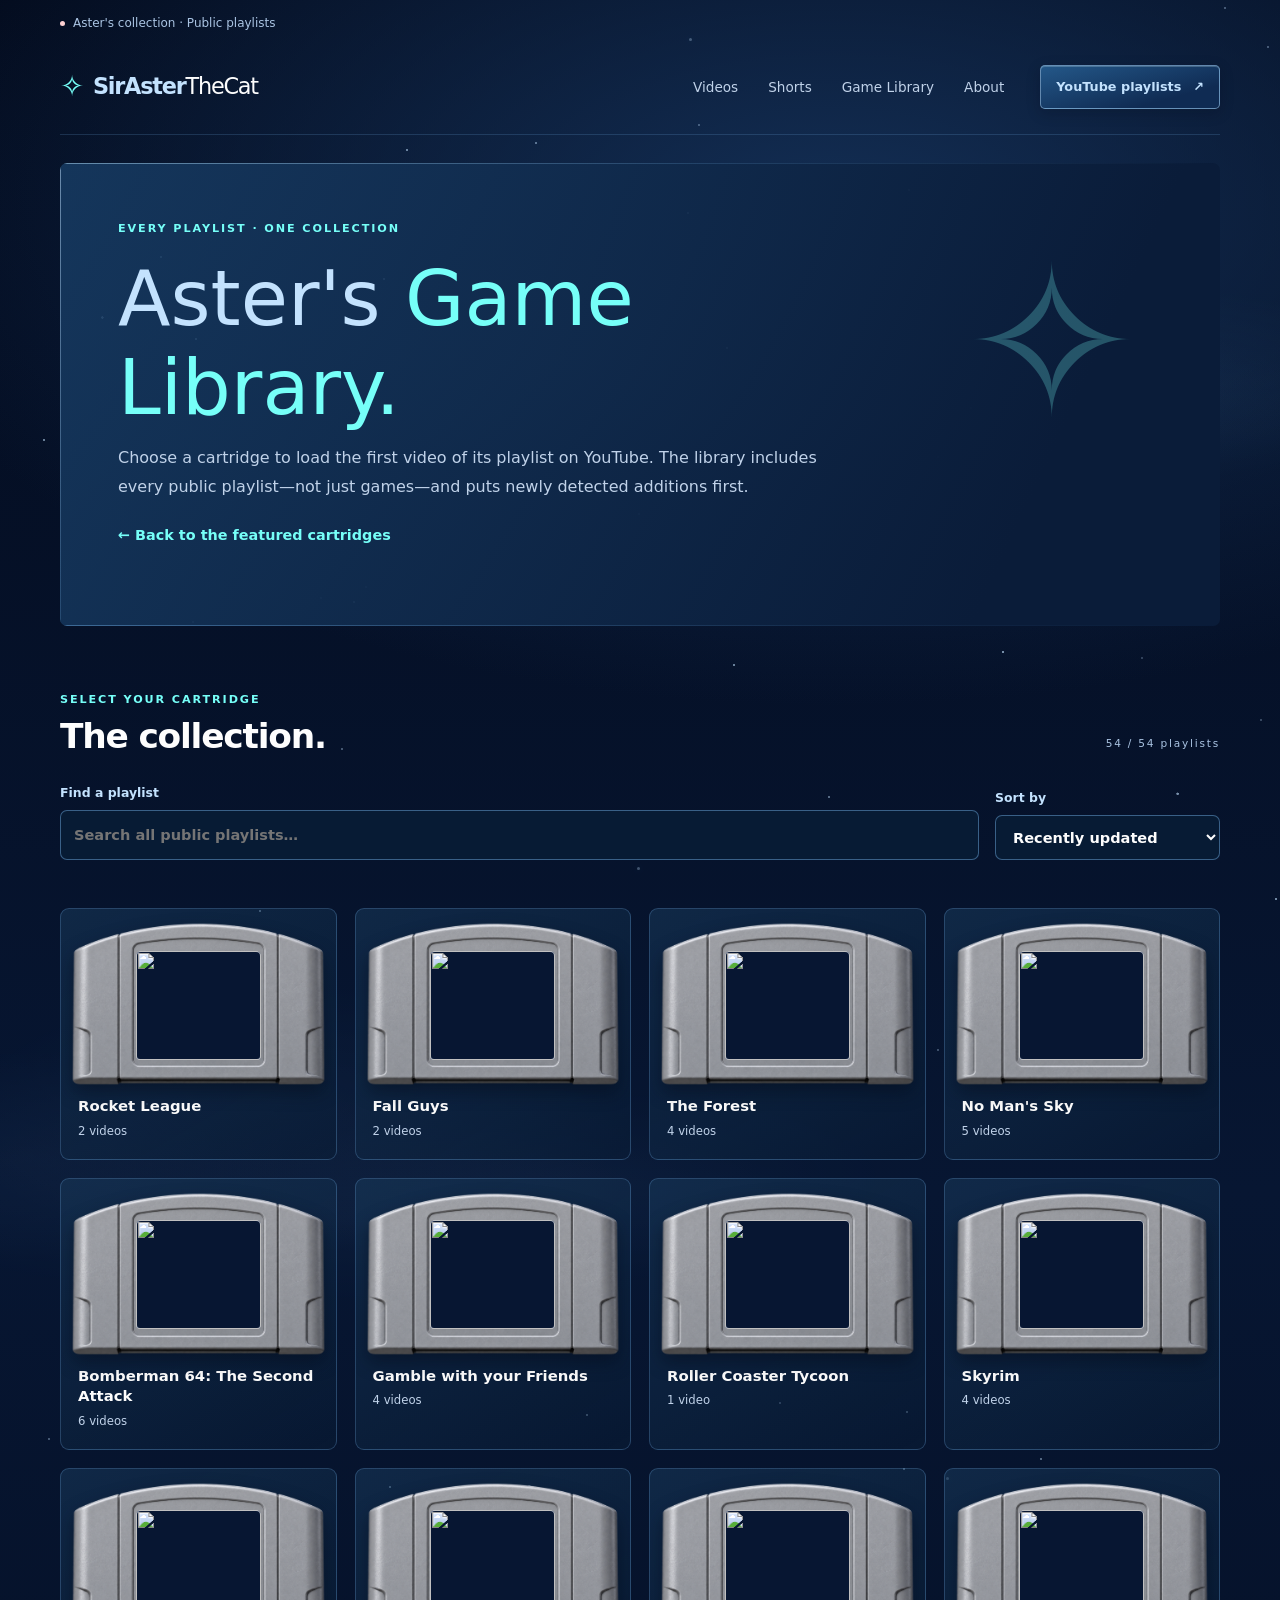
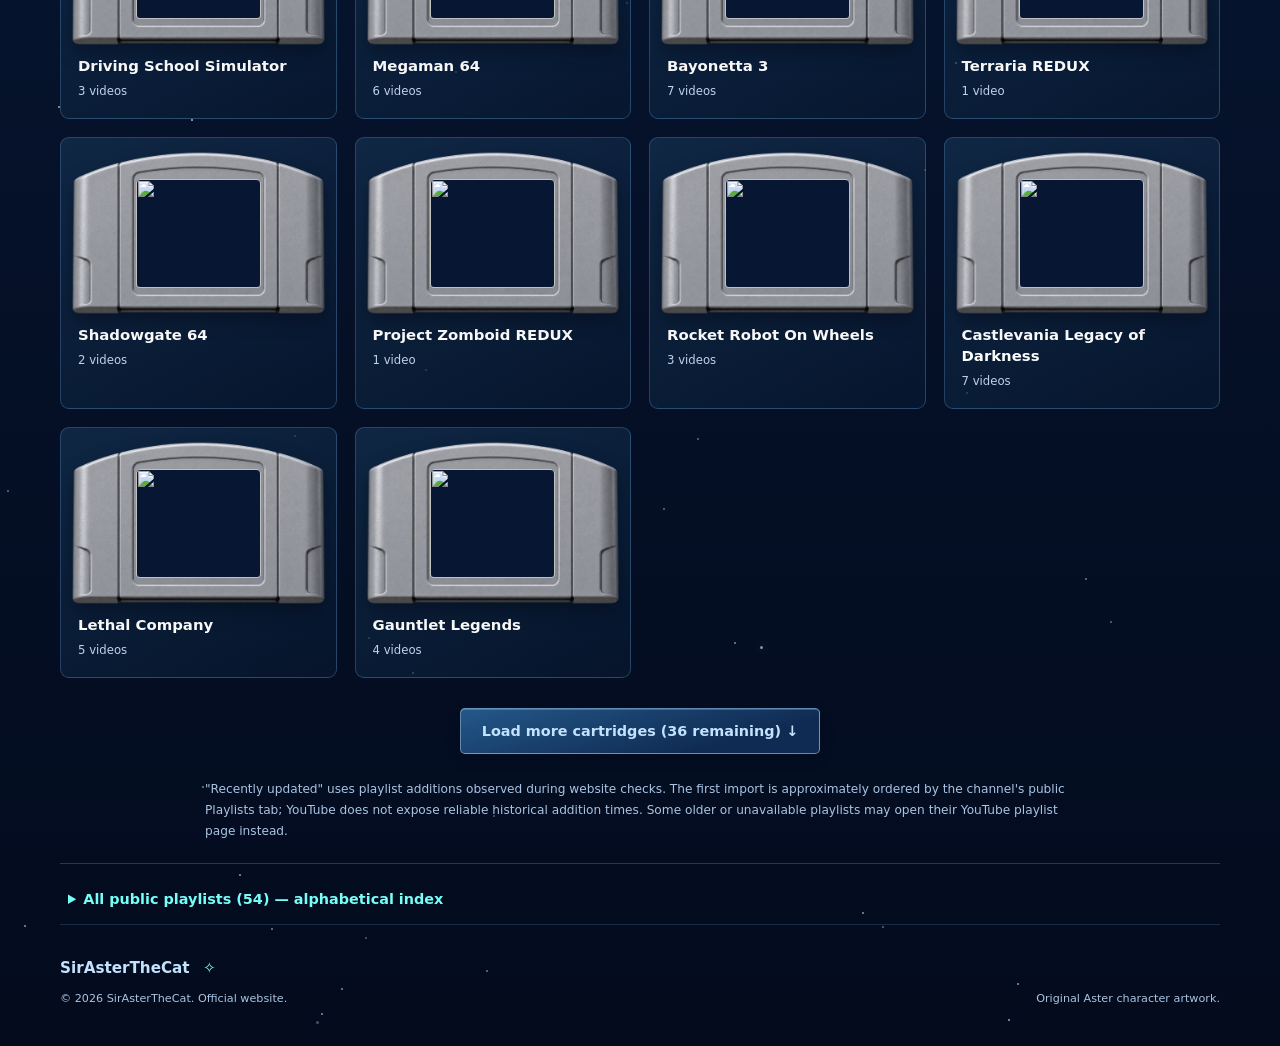
==== library/index.html @ 4bb0799e "Serve Game Library at clean /library/ route" ====
<!doctype html>
<html lang="en" data-motion="paused">
<head>
  <meta charset="utf-8" />
  <base href="/" />
  <meta name="viewport" content="width=device-width, initial-scale=1" />
  <meta name="theme-color" content="#030b1d" />
  <title>Game Library | SirAsterTheCat</title>
  <meta name="description" content="Browse all public SirAsterTheCat YouTube playlists, sorted by recently detected additions. Insert a game cartridge and start its first video." />
  <link rel="canonical" href="https://sirasterthecat.men/library/" />
  <meta property="og:type" content="website" />
  <meta property="og:site_name" content="SirAsterTheCat" />
  <meta property="og:title" content="Aster's Game Library | SirAsterTheCat" />
  <meta property="og:description" content="Choose a cartridge from Aster's complete public playlist collection." />
  <meta property="og:url" content="https://sirasterthecat.men/library/" />
  <meta property="og:image" content="https://sirasterthecat.men/assets/social-preview-furry-extraordinaire.jpg" />
  <meta property="og:image:alt" content="Sir Aster The Cat — Furry Extraordinaire, featuring Aster character artwork" />
  <meta name="twitter:card" content="summary_large_image" />
  <meta name="twitter:image" content="https://sirasterthecat.men/assets/social-preview-furry-extraordinaire.jpg" />
  <script type="application/ld+json">
  {
    "@context": "https://schema.org",
    "@type": "CollectionPage",
    "@id": "https://sirasterthecat.men/library/#webpage",
    "url": "https://sirasterthecat.men/library/",
    "name": "Aster's Game Library | SirAsterTheCat",
    "description": "Browse every public SirAsterTheCat YouTube playlist, including gameplay series, playthroughs and highlights.",
    "inLanguage": "en",
    "isPartOf": {
      "@id": "https://sirasterthecat.men/#website"
    },
    "about": {
      "@id": "https://sirasterthecat.men/#aster"
    }
  }
  </script>
  <link rel="icon" href="favicon.ico?v=20261009-transparent-v2" sizes="any" />
  <link rel="icon" type="image/png" sizes="32x32" href="assets/favicon-32.png?v=20261009-transparent-v2" />
  <link rel="stylesheet" href="styles.css?v=20261009-powered-image-v10" />
  <script src="script.js?v=20261009-pulse-zoom-v2" defer></script>
  <script src="adventure.js?v=20261009-powered-image-v10" defer></script>
  <script src="library.js?v=20261009-sticker-v2" defer></script>
</head>
<body data-motion="paused">
  <a class="skip-link" href="#main">Skip to content</a>
  <div class="night-clouds" aria-hidden="true"><div class="cloud cloud-one"></div><div class="cloud cloud-two"></div></div>
  <div id="starfield" class="starfield" aria-hidden="true"></div>
  <div class="shell">
    <div class="preview-bar"><span><span class="status-dot" aria-hidden="true"></span> Aster's collection · Public playlists</span></div>
    <header class="site-header">
      <a class="brand" href="/" aria-label="SirAsterTheCat home"><span class="brand-star" aria-hidden="true">✧</span>SirAster<span>TheCat</span></a>
      <nav class="navlinks" aria-label="Primary">
        <a href="/#videos">Videos</a><a href="/#shorts">Shorts</a><a href="/library/" aria-current="page">Game Library</a><a href="/#about">About</a>
      </nav>
      <a class="button header-cta" href="https://www.youtube.com/@sirasterthecat/playlists">YouTube playlists <span aria-hidden="true">↗</span></a>
    </header>
    <main id="main" tabindex="-1">
      <section class="library-hero oot-frame" aria-labelledby="library-title">
        <p class="eyebrow">EVERY PLAYLIST · ONE COLLECTION</p>
        <h1 id="library-title">Aster's <em>Game Library.</em></h1>
        <p>Choose a cartridge to load the first video of its playlist on YouTube. The library includes every public playlist—not just games—and puts newly detected additions first.</p>
        <a class="text-link" href="/#start">← Back to the featured cartridges</a>
      </section>
      <section class="section library-section" id="collection" aria-labelledby="collection-title">
        <div class="section-heading">
          <div><p class="eyebrow">SELECT YOUR CARTRIDGE</p><h2 id="collection-title">The collection.</h2></div>
          <span class="section-number" id="library-count">Loading...</span>
        </div>
        <div class="library-controls">
          <label for="library-search">Find a playlist<input id="library-search" type="search" placeholder="Search all public playlists…" autocomplete="off" /></label>
          <label for="library-sort">Sort by<select id="library-sort">
            <option value="activity">Recently updated</option>
            <option value="name">Name A–Z</option>
            <option value="episodes">Most videos</option>
          </select></label>
        </div>
        <p id="library-status" class="library-status" role="status" aria-live="polite">Loading public playlists…</p>
        <div id="library-grid" class="library-grid" aria-label="YouTube playlists"></div>
        <button type="button" id="library-more" class="button library-more" hidden>Load more cartridges ↓</button>
        <p class="library-footnote">"Recently updated" uses playlist additions observed during website checks. The first import is approximately ordered by the channel's public Playlists tab; YouTube does not expose reliable historical addition times. Some older or unavailable playlists may open their YouTube playlist page instead.</p>
        <!-- BEGIN CRAWLABLE PLAYLIST INDEX -->
        <details class="library-directory">
          <summary>All public playlists (54) — alphabetical index</summary>
          <p>This complete playlist directory is also available without JavaScript. Select any game or series to open its official YouTube playlist.</p>
          <ol>
            <li><a href="https://www.youtube.com/playlist?list=PLAgztBwa7r4LThSrnZvDeu8tRlVPft-BP" target="_blank" rel="noopener noreferrer">Aster&#x27;s Starter Pack</a> <span>(7 videos)</span></li>
            <li><a href="https://www.youtube.com/playlist?list=PLAgztBwa7r4J9aBWyOlMREdI-5zFw9JBj" target="_blank" rel="noopener noreferrer">Bayonetta</a> <span>(7 videos)</span></li>
            <li><a href="https://www.youtube.com/playlist?list=PLAgztBwa7r4KJGANAN0Hj0fwGEMoNLTZf" target="_blank" rel="noopener noreferrer">Bayonetta 2</a> <span>(5 videos)</span></li>
            <li><a href="https://www.youtube.com/playlist?list=PLAgztBwa7r4LOSb3z2i-nsobwDnIPx_x-" target="_blank" rel="noopener noreferrer">Bayonetta 3</a> <span>(7 videos)</span></li>
            <li><a href="https://www.youtube.com/playlist?list=PLZoWUL63I9FM" target="_blank" rel="noopener noreferrer">Bomberman 64: The Second Attack</a> <span>(6 videos)</span></li>
            <li><a href="https://www.youtube.com/playlist?list=PLAgztBwa7r4JxbjILOBCD23GyTAA855a2" target="_blank" rel="noopener noreferrer">Castlevania Legacy of Darkness</a> <span>(7 videos)</span></li>
            <li><a href="https://www.youtube.com/playlist?list=PLAgztBwa7r4IJ-I6omGiXPW3ZB6jgULw2" target="_blank" rel="noopener noreferrer">Changed</a> <span>(20 videos)</span></li>
            <li><a href="https://www.youtube.com/playlist?list=PLAgztBwa7r4KJsQyxju3a-ms02zbhYbcd" target="_blank" rel="noopener noreferrer">Civ 6 Playthrough!</a> <span>(10 videos)</span></li>
            <li><a href="https://www.youtube.com/playlist?list=PLAgztBwa7r4KujGFsceGeEVqIT7fAP-8n" target="_blank" rel="noopener noreferrer">Daddy&#x27;s Edits (Amon)</a> <span>(22 videos)</span></li>
            <li><a href="https://www.youtube.com/playlist?list=PLAgztBwa7r4IqS-FYK9ePzkouW-Ohe7NO" target="_blank" rel="noopener noreferrer">Dark Souls Remastered</a> <span>(10 videos)</span></li>
            <li><a href="https://www.youtube.com/playlist?list=PLAgztBwa7r4Ji_f96N0Dq9X_pPpHZHxFP" target="_blank" rel="noopener noreferrer">Deltarune</a> <span>(13 videos)</span></li>
            <li><a href="https://www.youtube.com/playlist?list=PLAgztBwa7r4J3d4oCcPzsuICcK2I4Dui5" target="_blank" rel="noopener noreferrer">Driving School Simulator</a> <span>(3 videos)</span></li>
            <li><a href="https://www.youtube.com/playlist?list=PLXzmVuZyTD88" target="_blank" rel="noopener noreferrer">Fall Guys</a> <span>(2 videos)</span></li>
            <li><a href="https://www.youtube.com/playlist?list=PLA9WQMOCxDQE" target="_blank" rel="noopener noreferrer">Gamble with your Friends</a> <span>(4 videos)</span></li>
            <li><a href="https://www.youtube.com/playlist?list=PLAgztBwa7r4LvcuJ2A5AuFZgy7LF_6hLO" target="_blank" rel="noopener noreferrer">Gauntlet Legends</a> <span>(4 videos)</span></li>
            <li><a href="https://www.youtube.com/playlist?list=PLAgztBwa7r4Ip4PNrAvsjI7acxMNWjETM" target="_blank" rel="noopener noreferrer">Hollow Knight!</a> <span>(17 videos)</span></li>
            <li><a href="https://www.youtube.com/playlist?list=PLAgztBwa7r4Kheo42pyZ82H5IDnA7Nmlh" target="_blank" rel="noopener noreferrer">Ib</a> <span>(2 videos)</span></li>
            <li><a href="https://www.youtube.com/playlist?list=PLAgztBwa7r4IHl2bWHCp0kj64VoVPgZYW" target="_blank" rel="noopener noreferrer">Im Scared</a> <span>(3 videos)</span></li>
            <li><a href="https://www.youtube.com/playlist?list=PLAgztBwa7r4J-T_bJWxBiU8--EGZbNmF9" target="_blank" rel="noopener noreferrer">Lethal Company</a> <span>(5 videos)</span></li>
            <li><a href="https://www.youtube.com/playlist?list=PLAgztBwa7r4It7AE1TxUVcIb1s9uceBUo" target="_blank" rel="noopener noreferrer">Mario 64!</a> <span>(3 videos)</span></li>
            <li><a href="https://www.youtube.com/playlist?list=PLAgztBwa7r4Ih3aNNdpaBND1IIC_BLdQm" target="_blank" rel="noopener noreferrer">Megaman 64</a> <span>(6 videos)</span></li>
            <li><a href="https://www.youtube.com/playlist?list=PLAgztBwa7r4J1KiFnhtAF477APV9GSG3u" target="_blank" rel="noopener noreferrer">Monster Hunter Wilds</a> <span>(9 videos)</span></li>
            <li><a href="https://www.youtube.com/playlist?list=PLGdRFbtnuBIw" target="_blank" rel="noopener noreferrer">No Man&#x27;s Sky</a> <span>(5 videos)</span></li>
            <li><a href="https://www.youtube.com/playlist?list=PLAgztBwa7r4JGh4G1DS8D13eUngtguWOX" target="_blank" rel="noopener noreferrer">Ocarina Of Time</a> <span>(13 videos)</span></li>
            <li><a href="https://www.youtube.com/playlist?list=PLAgztBwa7r4LfM2ZGHmbtCpdthrDObmWb" target="_blank" rel="noopener noreferrer">Organ Trail</a> <span>(4 videos)</span></li>
            <li><a href="https://www.youtube.com/playlist?list=PLAgztBwa7r4LMUEYWBXV8XZNUjb6ojTFa" target="_blank" rel="noopener noreferrer">Overcooked</a> <span>(3 videos)</span></li>
            <li><a href="https://www.youtube.com/playlist?list=PLAgztBwa7r4IjQsfRSubFTE5VZIt4N-uR" target="_blank" rel="noopener noreferrer">Perfect Dark</a> <span>(2 videos)</span></li>
            <li><a href="https://www.youtube.com/playlist?list=PLAgztBwa7r4JFp8Q_UUpnBS-cr4Tfxg25" target="_blank" rel="noopener noreferrer">Pikmin 4</a> <span>(20 videos)</span></li>
            <li><a href="https://www.youtube.com/playlist?list=PLAgztBwa7r4IGkblRKrLEataAaF1KSurL" target="_blank" rel="noopener noreferrer">Pokemon Z-A</a> <span>(5 videos)</span></li>
            <li><a href="https://www.youtube.com/playlist?list=PLAgztBwa7r4LKP_ICq2Pfk86qZ3VzSOiN" target="_blank" rel="noopener noreferrer">Project Zomboid</a> <span>(11 videos)</span></li>
            <li><a href="https://www.youtube.com/playlist?list=PLAgztBwa7r4Jp4BDD1m6nNss9ph-3uAIj" target="_blank" rel="noopener noreferrer">Project Zomboid REDUX</a> <span>(1 video)</span></li>
            <li><a href="https://www.youtube.com/playlist?list=PLAgztBwa7r4JIEFSTLsJa_wechXWZivj3" target="_blank" rel="noopener noreferrer">Resident Evil 2</a> <span>(5 videos)</span></li>
            <li><a href="https://www.youtube.com/playlist?list=PLAgztBwa7r4L-FFKGgFmCEiSE4tvX6Gk8" target="_blank" rel="noopener noreferrer">Resident Evil 2 Remake</a> <span>(3 videos)</span></li>
            <li><a href="https://www.youtube.com/playlist?list=PLAgztBwa7r4LUS4H-8F2bTv5uEMmbaSu1" target="_blank" rel="noopener noreferrer">Resident Evil 3 Remake</a> <span>(3 videos)</span></li>
            <li><a href="https://www.youtube.com/playlist?list=PLAgztBwa7r4KdnwQ8MvR1-ZQXgSJVp1O3" target="_blank" rel="noopener noreferrer">Resident Evil Remake~</a> <span>(16 videos)</span></li>
            <li><a href="https://www.youtube.com/playlist?list=PLAL-C7T4V304" target="_blank" rel="noopener noreferrer">Rocket League</a> <span>(2 videos)</span></li>
            <li><a href="https://www.youtube.com/playlist?list=PLAgztBwa7r4LpYz6KM3xM37-FYKU8nhRA" target="_blank" rel="noopener noreferrer">Rocket Robot On Wheels</a> <span>(3 videos)</span></li>
            <li><a href="https://www.youtube.com/playlist?list=PLd7WnY3ypMuU" target="_blank" rel="noopener noreferrer">Roller Coaster Tycoon</a> <span>(1 video)</span></li>
            <li><a href="https://www.youtube.com/playlist?list=PLAgztBwa7r4KS6zThG-4emZKBOpeBZ3UU" target="_blank" rel="noopener noreferrer">Shadowgate 64</a> <span>(2 videos)</span></li>
            <li><a href="https://www.youtube.com/playlist?list=PLAgztBwa7r4JTZzbGX6VFtkKiLmQvGz_G" target="_blank" rel="noopener noreferrer">Silly Vids</a> <span>(5 videos)</span></li>
            <li><a href="https://www.youtube.com/playlist?list=PLAgztBwa7r4L4ck9rbsGph2ehCp7MaiAR" target="_blank" rel="noopener noreferrer">Skyrim</a> <span>(4 videos)</span></li>
            <li><a href="https://www.youtube.com/playlist?list=PLAgztBwa7r4IRZi1GB8bH9ovoCA8P4_xz" target="_blank" rel="noopener noreferrer">Sonic Adventure 2 Battle</a> <span>(10 videos)</span></li>
            <li><a href="https://www.youtube.com/playlist?list=PLAgztBwa7r4IlSH0WC1pf6GGGo5YHI6fm" target="_blank" rel="noopener noreferrer">Spooky&#x27;s House of Jumpscares</a> <span>(3 videos)</span></li>
            <li><a href="https://www.youtube.com/playlist?list=PLAgztBwa7r4JVXeTeTGogaqHX15vZXUor" target="_blank" rel="noopener noreferrer">Stream Highlights</a> <span>(144 videos)</span></li>
            <li><a href="https://www.youtube.com/playlist?list=PLAgztBwa7r4LUiMZRLbjbPwC0updWyyNj" target="_blank" rel="noopener noreferrer">Stream VODS</a> <span>(231 videos)</span></li>
            <li><a href="https://www.youtube.com/playlist?list=PLAgztBwa7r4IpGQzyBCbpAplJPhoRBPHF" target="_blank" rel="noopener noreferrer">TCG Card Shop Simulator</a> <span>(2 videos)</span></li>
            <li><a href="https://www.youtube.com/playlist?list=PLAgztBwa7r4KzjAy5N6aaXvxI1TJgWmZp" target="_blank" rel="noopener noreferrer">Teddy&#x27;s Haven</a> <span>(8 videos)</span></li>
            <li><a href="https://www.youtube.com/playlist?list=PLAgztBwa7r4JcGBynTO0xkmh1XaFZh5XI" target="_blank" rel="noopener noreferrer">Terraria REDUX</a> <span>(1 video)</span></li>
            <li><a href="https://www.youtube.com/playlist?list=PLAgztBwa7r4KP8-GbBo4xKXcwhku1DLuF" target="_blank" rel="noopener noreferrer">Terraria w/BF (Amon)</a> <span>(19 videos)</span></li>
            <li><a href="https://www.youtube.com/playlist?list=PLWCCtmHOGjuo" target="_blank" rel="noopener noreferrer">The Forest</a> <span>(4 videos)</span></li>
            <li><a href="https://www.youtube.com/playlist?list=PLAgztBwa7r4IbxabzEd6ckd_b9lJILDW3" target="_blank" rel="noopener noreferrer">Undertale</a> <span>(8 videos)</span></li>
            <li><a href="https://www.youtube.com/playlist?list=PLAgztBwa7r4Lr2iMSzEaRiphEFHuc_3cl" target="_blank" rel="noopener noreferrer">Valheim with Amon!</a> <span>(4 videos)</span></li>
            <li><a href="https://www.youtube.com/playlist?list=PLAgztBwa7r4IOYqpIK6hX4s5tZLi59wdp" target="_blank" rel="noopener noreferrer">Valheim WITH AMON!!</a> <span>(5 videos)</span></li>
            <li><a href="https://www.youtube.com/playlist?list=PLAgztBwa7r4KTLYwlWbZG9a6t8yPu6fXB" target="_blank" rel="noopener noreferrer">Warioland 4</a> <span>(6 videos)</span></li>
          </ol>
        </details>
        <!-- END CRAWLABLE PLAYLIST INDEX -->
      </section>
    </main>
    <footer><div><a class="footer-brand" href="/">SirAsterTheCat <span aria-hidden="true">✧</span></a><p>© 2026 SirAsterTheCat. Official website.</p></div><p>Original Aster character artwork.</p></footer>
  </div>
</body>
</html>
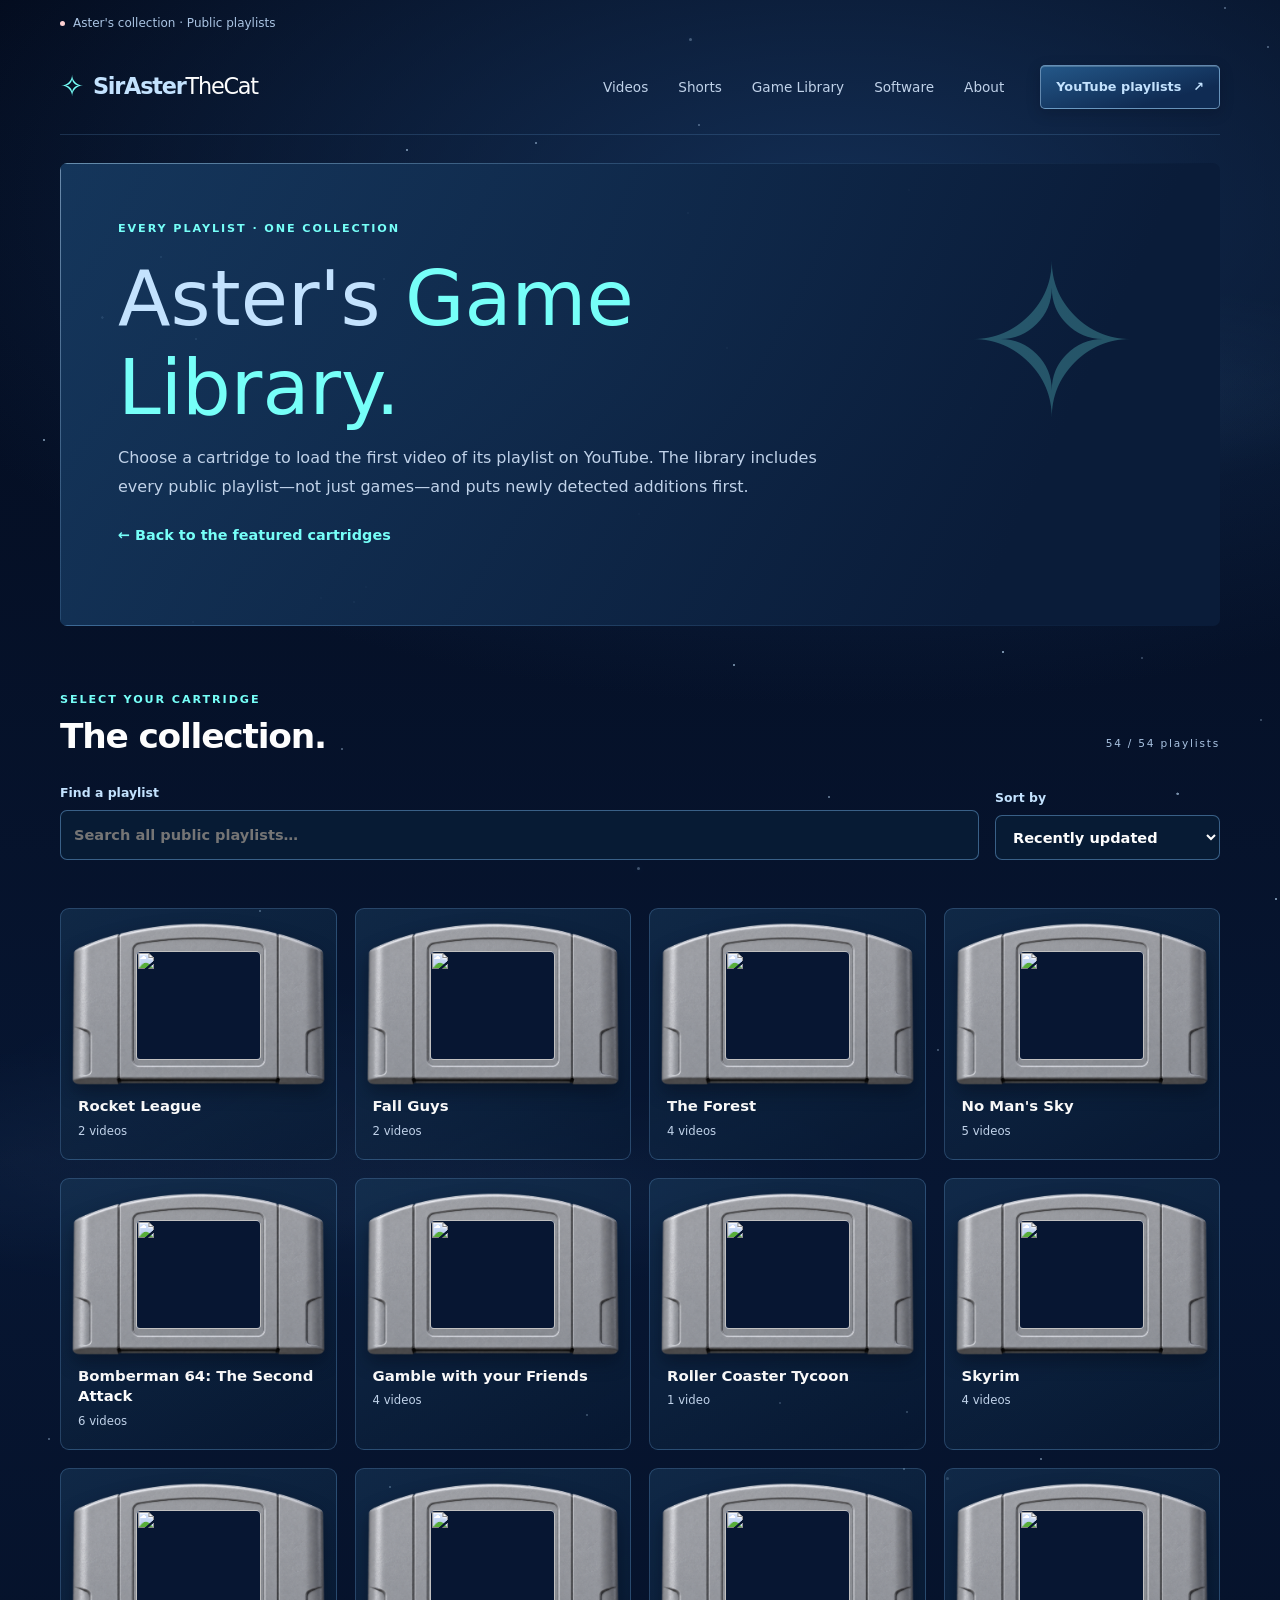
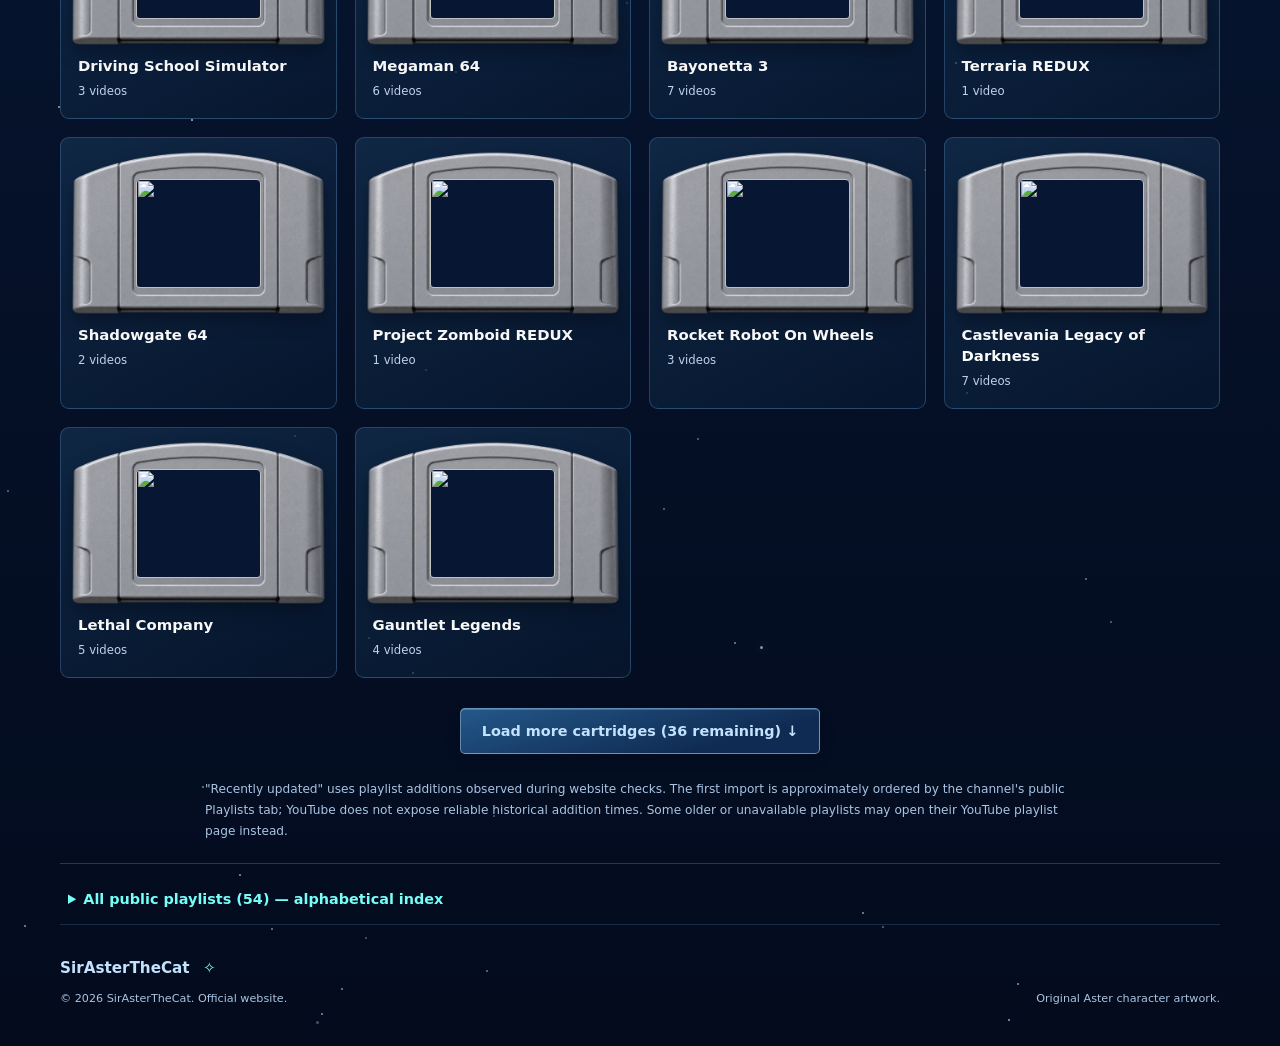
==== commit 063036a9: "Publish software catalog and add official Patreon top icon" ====
--- a/library/index.html
+++ b/library/index.html
@@ -50,7 +50,7 @@
     <header class="site-header">
       <a class="brand" href="/" aria-label="SirAsterTheCat home"><span class="brand-star" aria-hidden="true">✧</span>SirAster<span>TheCat</span></a>
       <nav class="navlinks" aria-label="Primary">
-        <a href="/#videos">Videos</a><a href="/#shorts">Shorts</a><a href="/library/" aria-current="page">Game Library</a><a href="/#about">About</a>
+        <a href="/#videos">Videos</a><a href="/#shorts">Shorts</a><a href="/library/" aria-current="page">Game Library</a><a href="/software/">Software</a><a href="/#about">About</a>
       </nav>
       <a class="button header-cta" href="https://www.youtube.com/@sirasterthecat/playlists">YouTube playlists <span aria-hidden="true">↗</span></a>
     </header>
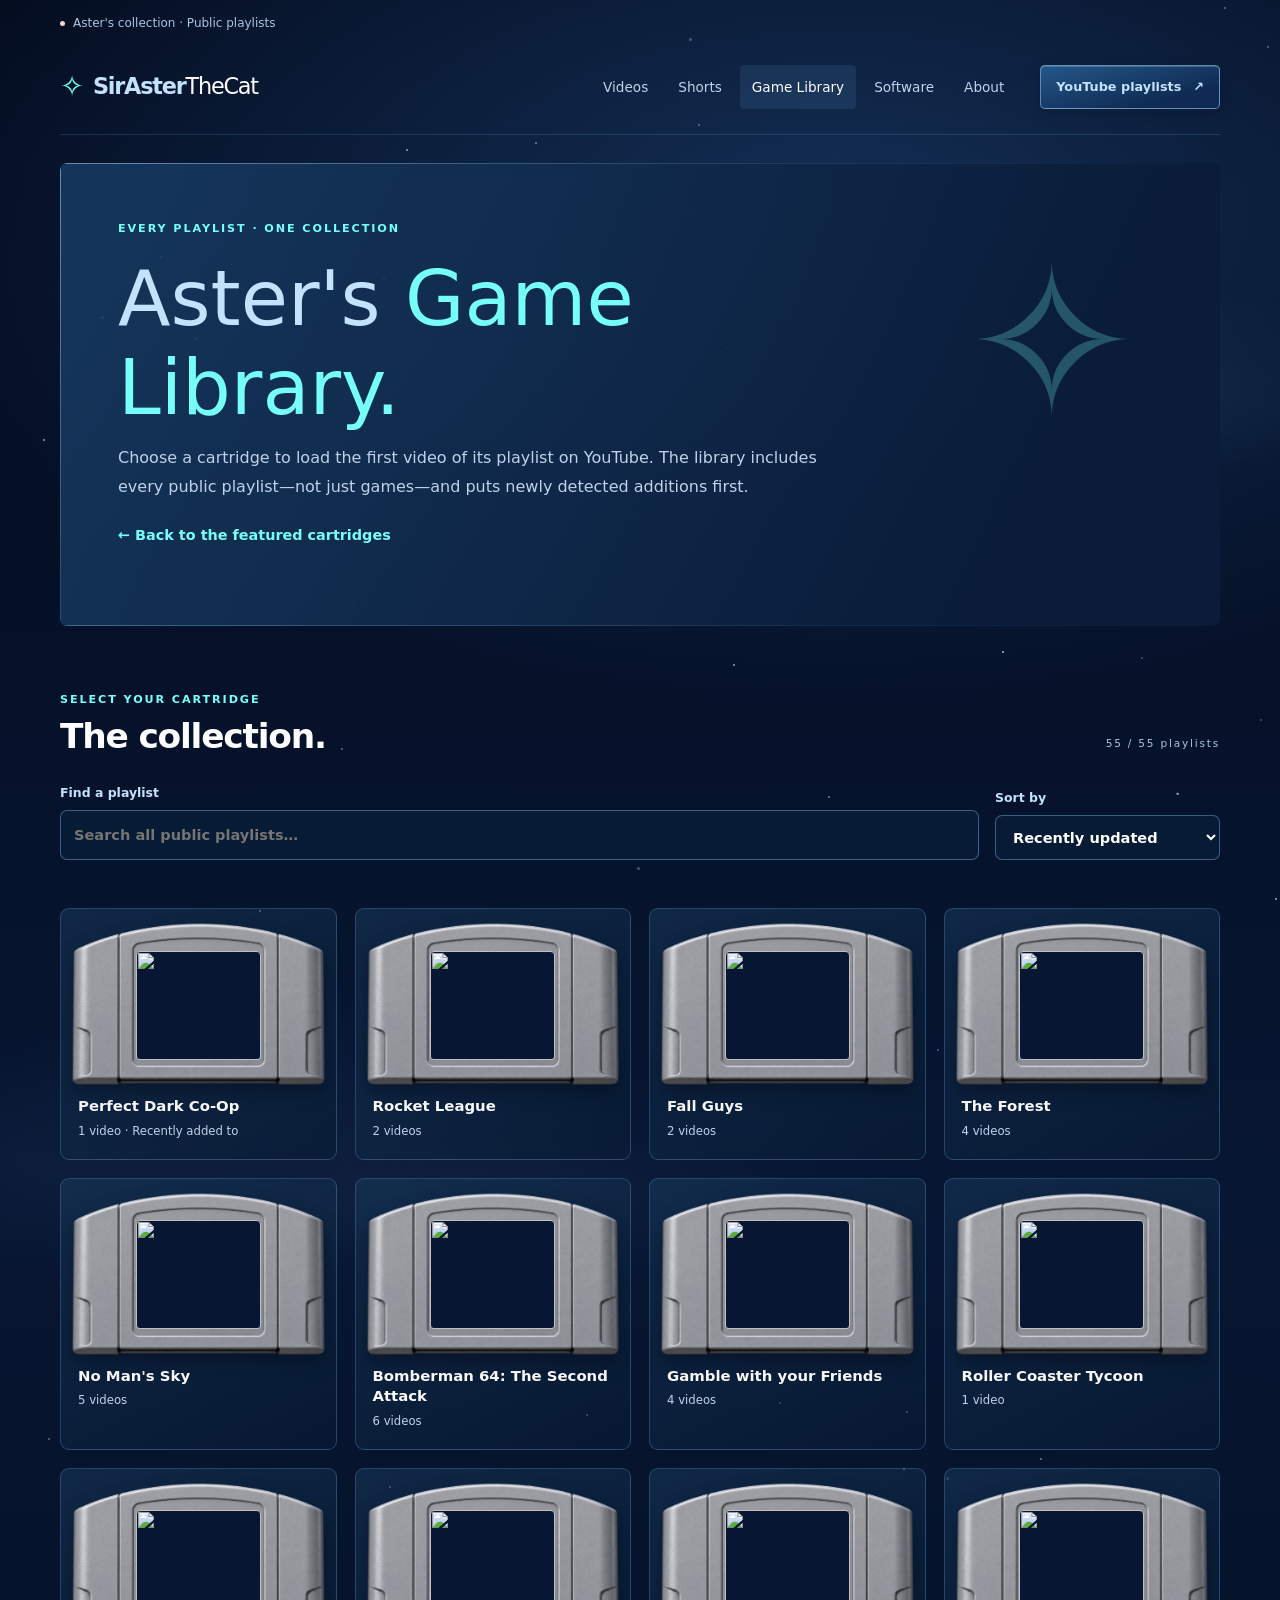
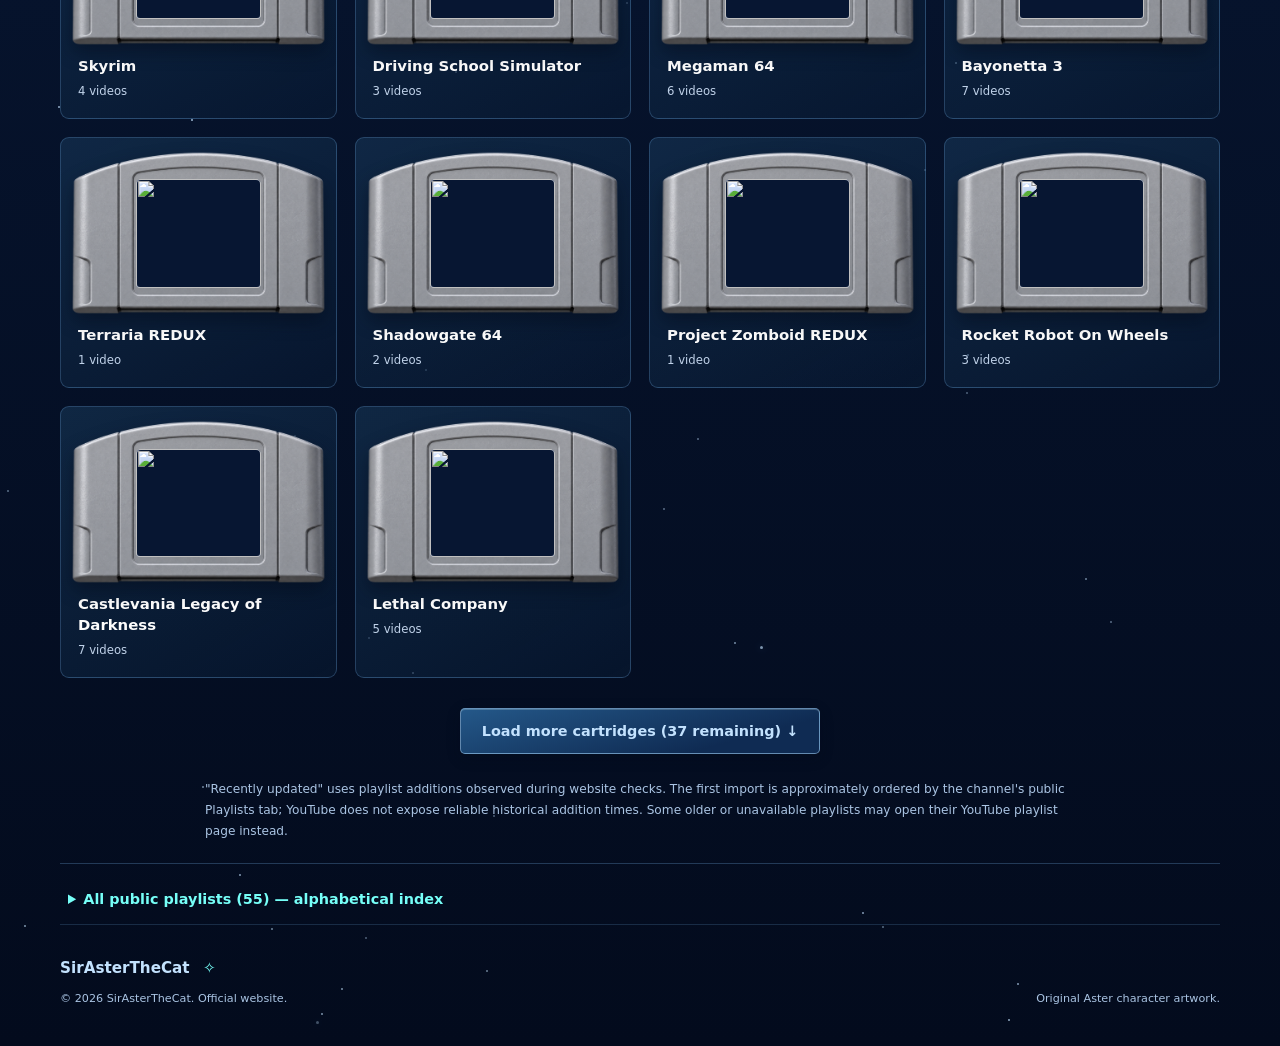
==== commit 42c307cf: "Refresh complete public playlist library" ====
--- a/library/index.html
+++ b/library/index.html
@@ -80,7 +80,7 @@
         <p class="library-footnote">"Recently updated" uses playlist additions observed during website checks. The first import is approximately ordered by the channel's public Playlists tab; YouTube does not expose reliable historical addition times. Some older or unavailable playlists may open their YouTube playlist page instead.</p>
         <!-- BEGIN CRAWLABLE PLAYLIST INDEX -->
         <details class="library-directory">
-          <summary>All public playlists (54) — alphabetical index</summary>
+          <summary>All public playlists (55) — alphabetical index</summary>
           <p>This complete playlist directory is also available without JavaScript. Select any game or series to open its official YouTube playlist.</p>
           <ol>
             <li><a href="https://www.youtube.com/playlist?list=PLAgztBwa7r4LThSrnZvDeu8tRlVPft-BP" target="_blank" rel="noopener noreferrer">Aster&#x27;s Starter Pack</a> <span>(7 videos)</span></li>
@@ -110,6 +110,7 @@
             <li><a href="https://www.youtube.com/playlist?list=PLAgztBwa7r4LfM2ZGHmbtCpdthrDObmWb" target="_blank" rel="noopener noreferrer">Organ Trail</a> <span>(4 videos)</span></li>
             <li><a href="https://www.youtube.com/playlist?list=PLAgztBwa7r4LMUEYWBXV8XZNUjb6ojTFa" target="_blank" rel="noopener noreferrer">Overcooked</a> <span>(3 videos)</span></li>
             <li><a href="https://www.youtube.com/playlist?list=PLAgztBwa7r4IjQsfRSubFTE5VZIt4N-uR" target="_blank" rel="noopener noreferrer">Perfect Dark</a> <span>(2 videos)</span></li>
+            <li><a href="https://www.youtube.com/playlist?list=PLZ5osbpETq_E" target="_blank" rel="noopener noreferrer">Perfect Dark Co-Op</a> <span>(1 video)</span></li>
             <li><a href="https://www.youtube.com/playlist?list=PLAgztBwa7r4JFp8Q_UUpnBS-cr4Tfxg25" target="_blank" rel="noopener noreferrer">Pikmin 4</a> <span>(20 videos)</span></li>
             <li><a href="https://www.youtube.com/playlist?list=PLAgztBwa7r4IGkblRKrLEataAaF1KSurL" target="_blank" rel="noopener noreferrer">Pokemon Z-A</a> <span>(5 videos)</span></li>
             <li><a href="https://www.youtube.com/playlist?list=PLAgztBwa7r4LKP_ICq2Pfk86qZ3VzSOiN" target="_blank" rel="noopener noreferrer">Project Zomboid</a> <span>(11 videos)</span></li>
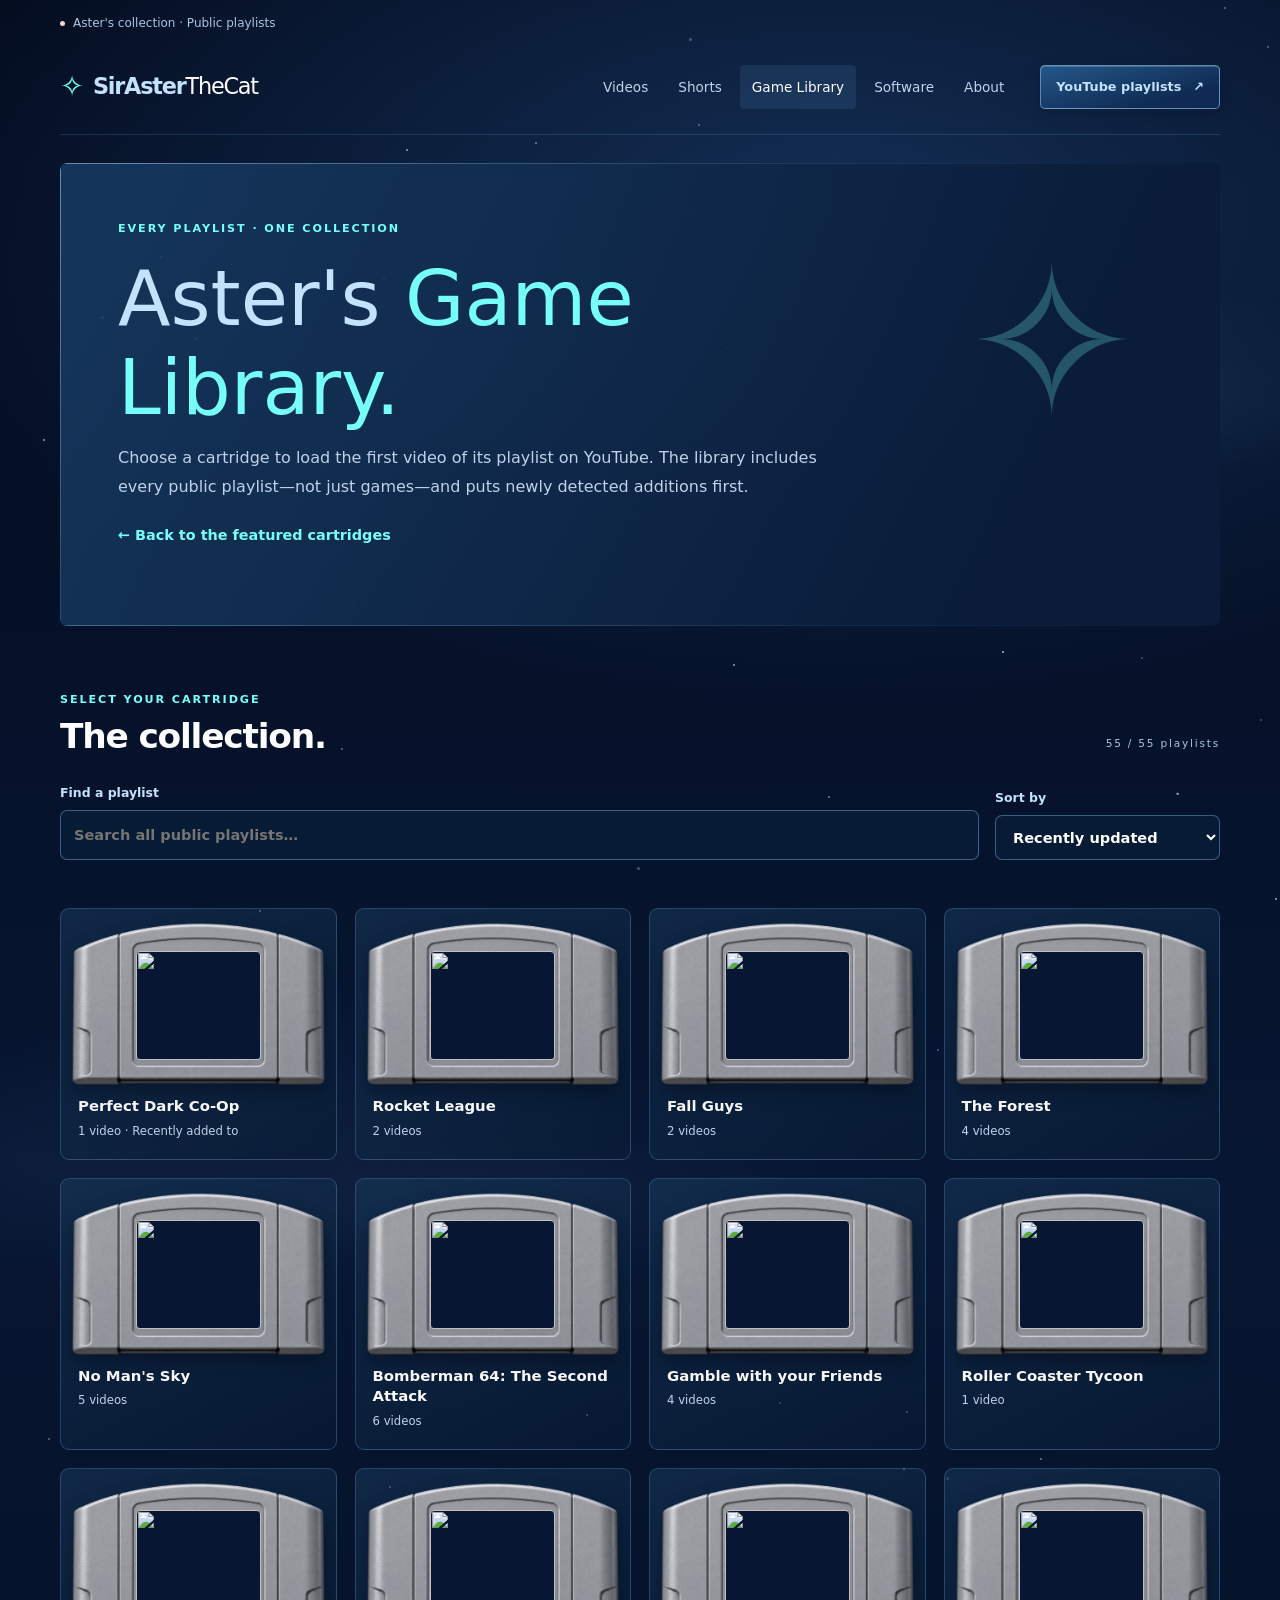
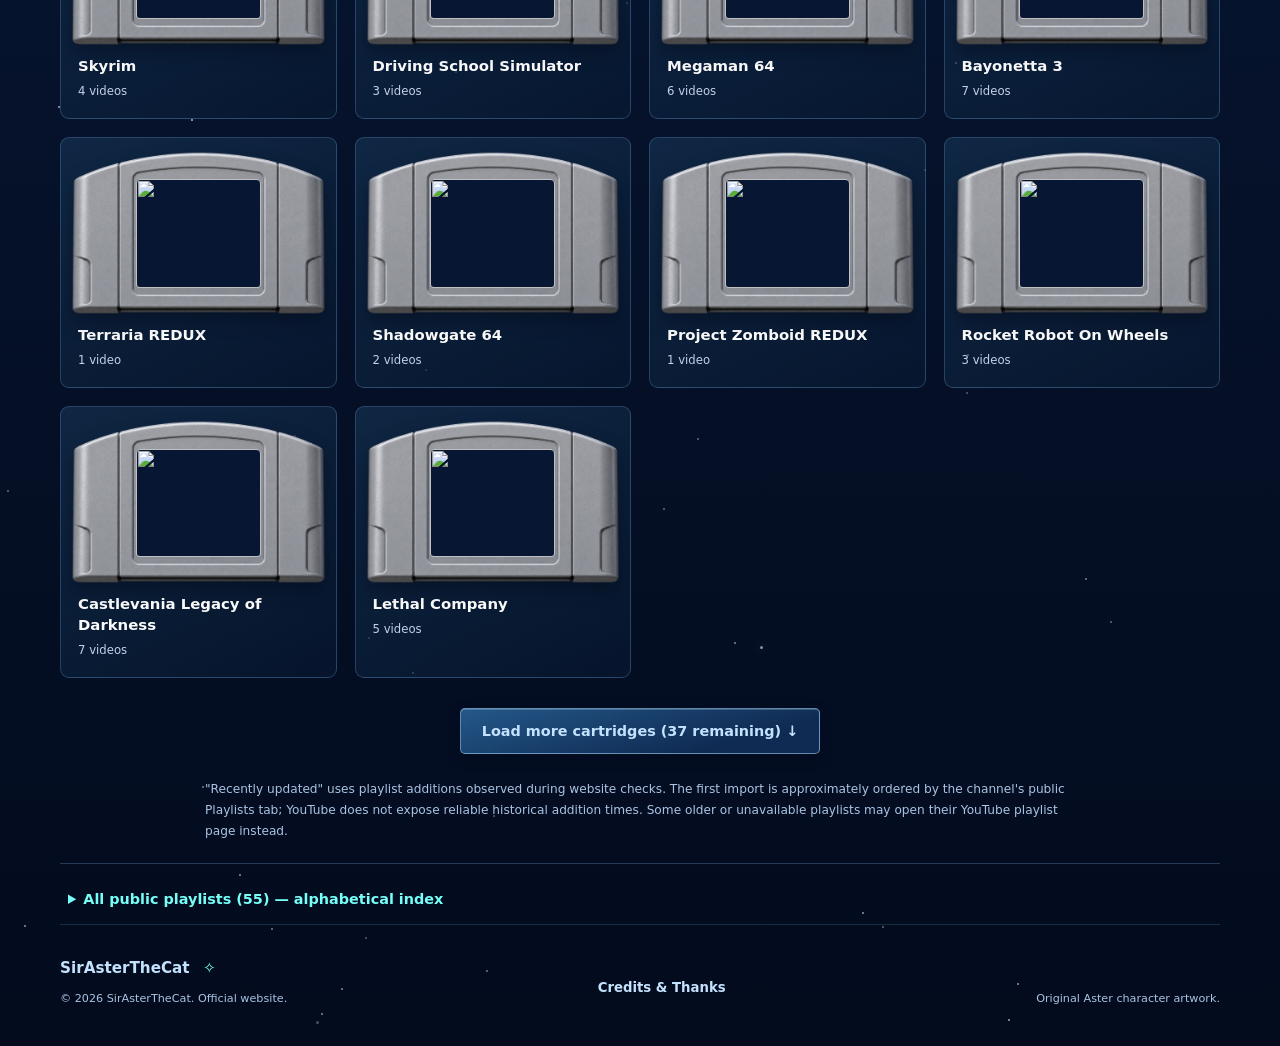
==== commit 74197a1d: "Link Credits & Thanks from library/index.html footer" ====
--- a/library/index.html
+++ b/library/index.html
@@ -143,7 +143,7 @@
         <!-- END CRAWLABLE PLAYLIST INDEX -->
       </section>
     </main>
-    <footer><div><a class="footer-brand" href="/">SirAsterTheCat <span aria-hidden="true">✧</span></a><p>© 2026 SirAsterTheCat. Official website.</p></div><p>Original Aster character artwork.</p></footer>
+    <footer><div><a class="footer-brand" href="/">SirAsterTheCat <span aria-hidden="true">✧</span></a><p>© 2026 SirAsterTheCat. Official website.</p></div><nav class="footer-links" aria-label="Footer"><a href="/credits/">Credits &amp; Thanks</a></nav><p>Original Aster character artwork.</p></footer>
   </div>
 </body>
 </html>
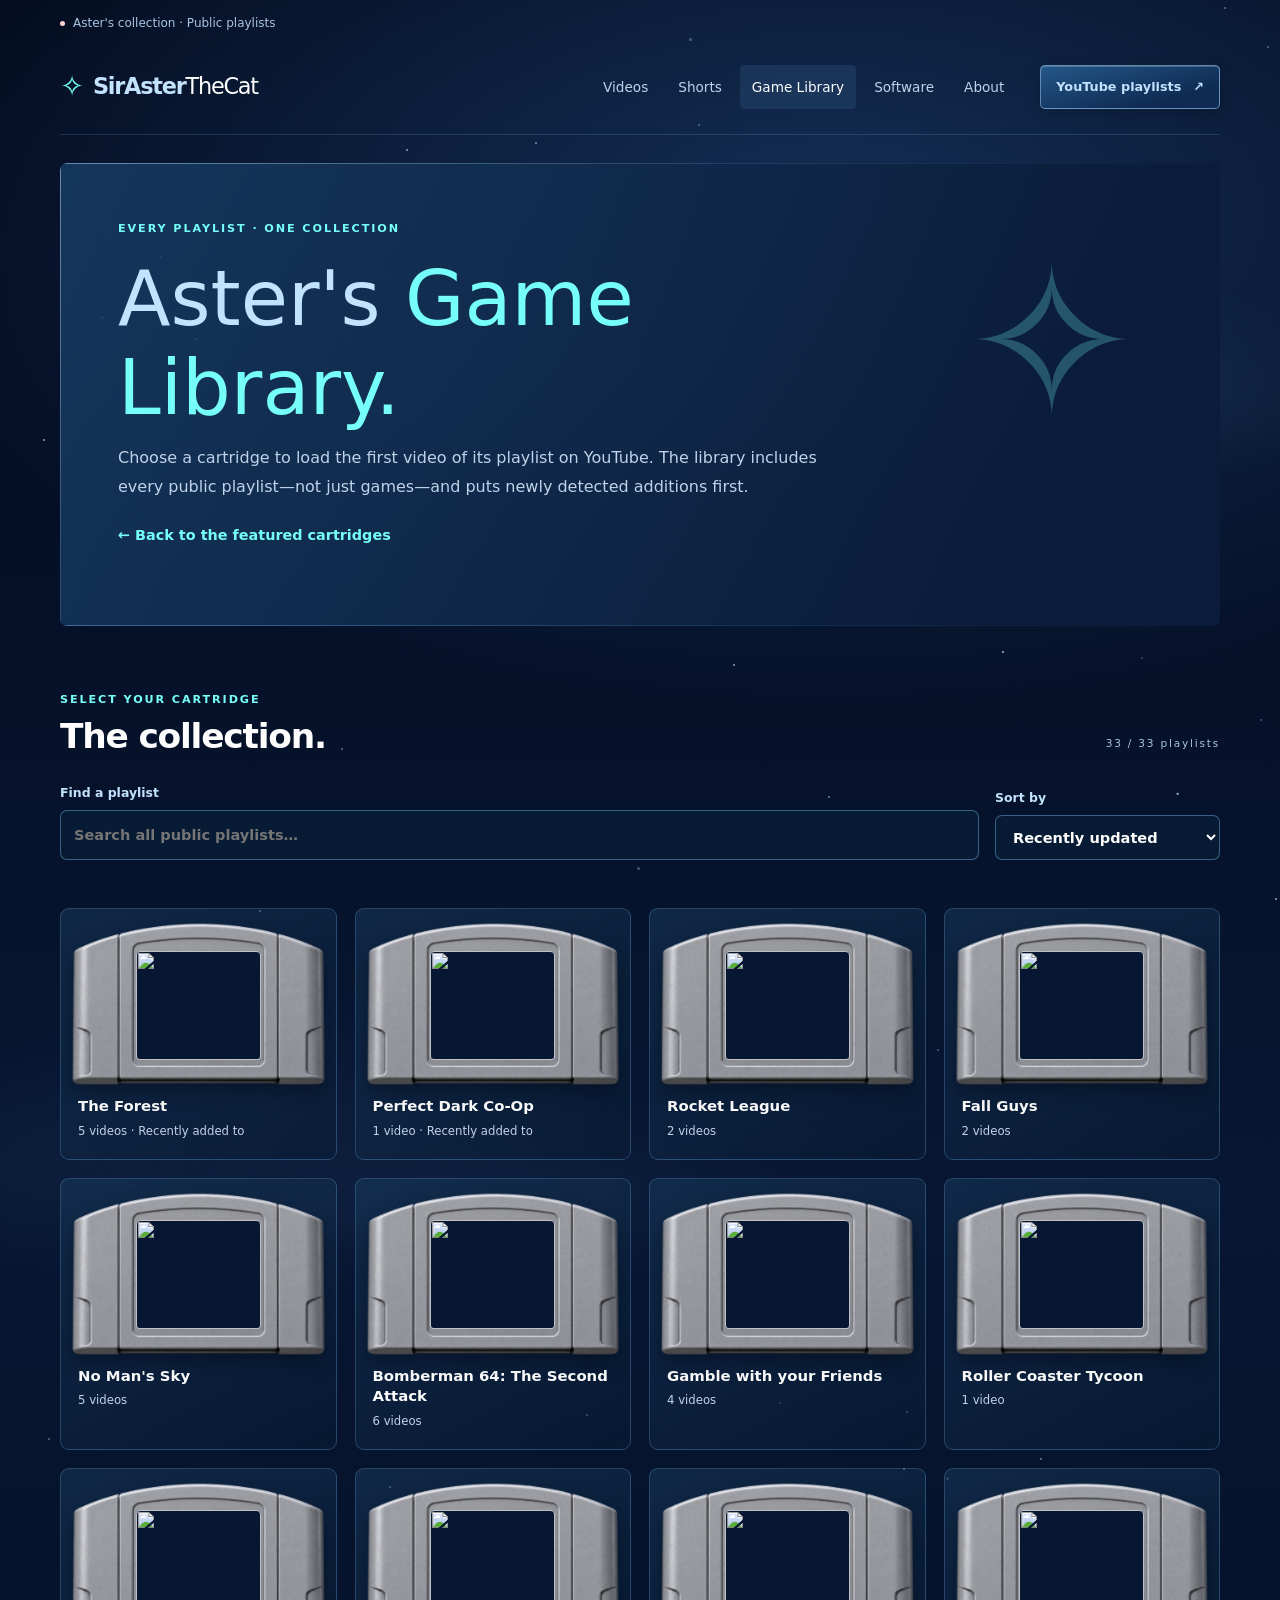
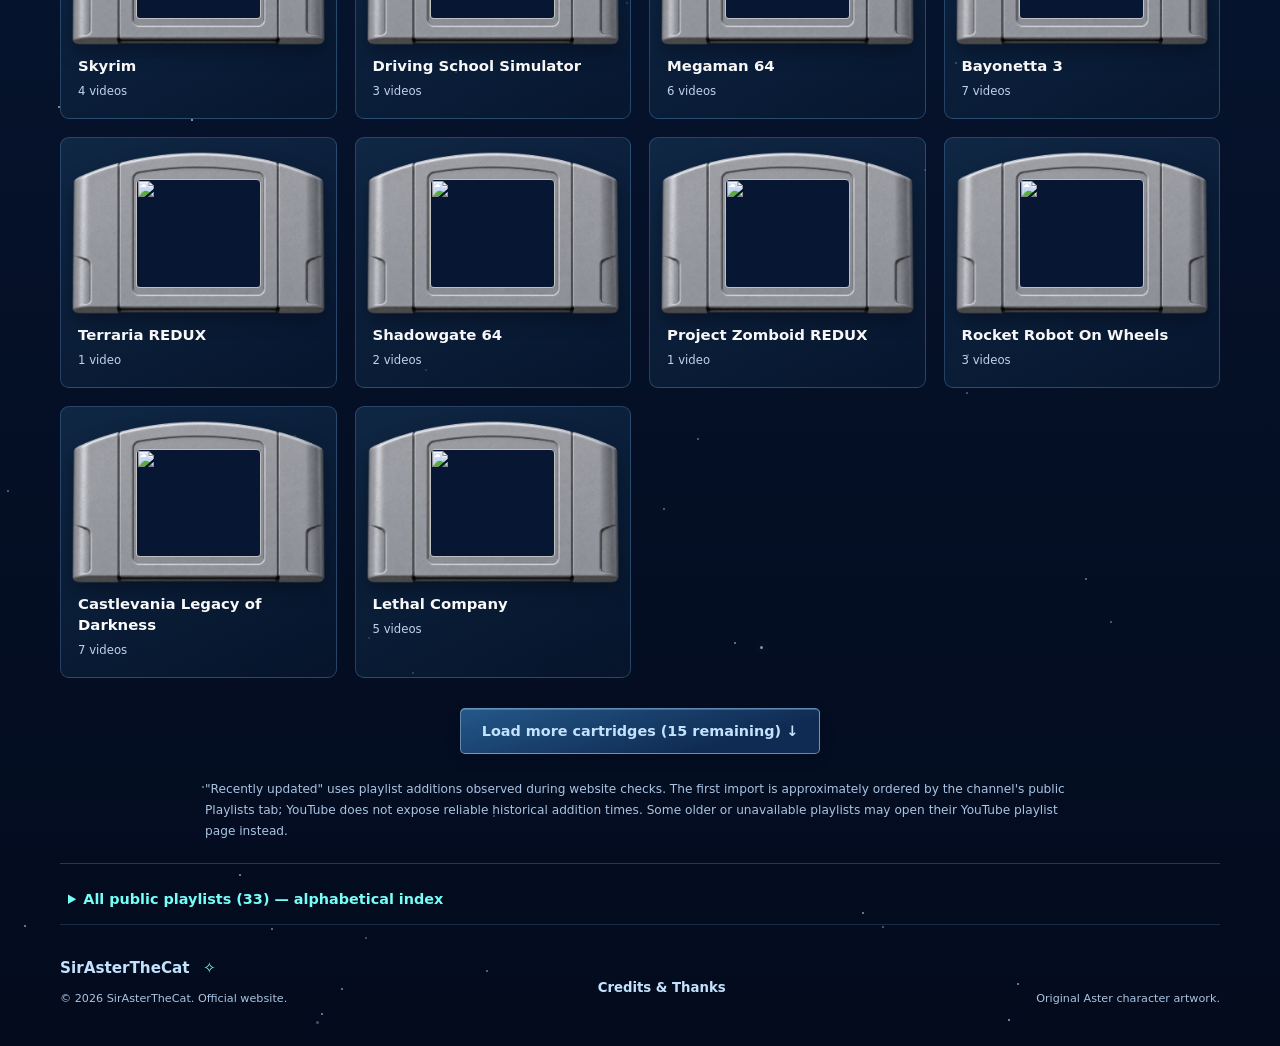
==== commit 25db28b4: "Refresh complete public playlist library" ====
--- a/library/index.html
+++ b/library/index.html
@@ -36,7 +36,7 @@
   </script>
   <link rel="icon" href="favicon.ico?v=20261009-transparent-v2" sizes="any" />
   <link rel="icon" type="image/png" sizes="32x32" href="assets/favicon-32.png?v=20261009-transparent-v2" />
-  <link rel="stylesheet" href="styles.css?v=20261009-powered-image-v10" />
+  <link rel="stylesheet" href="styles.css?v=20261019-credits-v1" />
   <script src="script.js?v=20261009-pulse-zoom-v2" defer></script>
   <script src="adventure.js?v=20261009-powered-image-v10" defer></script>
   <script src="library.js?v=20261009-sticker-v2" defer></script>
@@ -80,64 +80,42 @@
         <p class="library-footnote">"Recently updated" uses playlist additions observed during website checks. The first import is approximately ordered by the channel's public Playlists tab; YouTube does not expose reliable historical addition times. Some older or unavailable playlists may open their YouTube playlist page instead.</p>
         <!-- BEGIN CRAWLABLE PLAYLIST INDEX -->
         <details class="library-directory">
-          <summary>All public playlists (55) — alphabetical index</summary>
+          <summary>All public playlists (33) — alphabetical index</summary>
           <p>This complete playlist directory is also available without JavaScript. Select any game or series to open its official YouTube playlist.</p>
           <ol>
-            <li><a href="https://www.youtube.com/playlist?list=PLAgztBwa7r4LThSrnZvDeu8tRlVPft-BP" target="_blank" rel="noopener noreferrer">Aster&#x27;s Starter Pack</a> <span>(7 videos)</span></li>
             <li><a href="https://www.youtube.com/playlist?list=PLAgztBwa7r4J9aBWyOlMREdI-5zFw9JBj" target="_blank" rel="noopener noreferrer">Bayonetta</a> <span>(7 videos)</span></li>
             <li><a href="https://www.youtube.com/playlist?list=PLAgztBwa7r4KJGANAN0Hj0fwGEMoNLTZf" target="_blank" rel="noopener noreferrer">Bayonetta 2</a> <span>(5 videos)</span></li>
             <li><a href="https://www.youtube.com/playlist?list=PLAgztBwa7r4LOSb3z2i-nsobwDnIPx_x-" target="_blank" rel="noopener noreferrer">Bayonetta 3</a> <span>(7 videos)</span></li>
             <li><a href="https://www.youtube.com/playlist?list=PLZoWUL63I9FM" target="_blank" rel="noopener noreferrer">Bomberman 64: The Second Attack</a> <span>(6 videos)</span></li>
             <li><a href="https://www.youtube.com/playlist?list=PLAgztBwa7r4JxbjILOBCD23GyTAA855a2" target="_blank" rel="noopener noreferrer">Castlevania Legacy of Darkness</a> <span>(7 videos)</span></li>
-            <li><a href="https://www.youtube.com/playlist?list=PLAgztBwa7r4IJ-I6omGiXPW3ZB6jgULw2" target="_blank" rel="noopener noreferrer">Changed</a> <span>(20 videos)</span></li>
             <li><a href="https://www.youtube.com/playlist?list=PLAgztBwa7r4KJsQyxju3a-ms02zbhYbcd" target="_blank" rel="noopener noreferrer">Civ 6 Playthrough!</a> <span>(10 videos)</span></li>
-            <li><a href="https://www.youtube.com/playlist?list=PLAgztBwa7r4KujGFsceGeEVqIT7fAP-8n" target="_blank" rel="noopener noreferrer">Daddy&#x27;s Edits (Amon)</a> <span>(22 videos)</span></li>
             <li><a href="https://www.youtube.com/playlist?list=PLAgztBwa7r4IqS-FYK9ePzkouW-Ohe7NO" target="_blank" rel="noopener noreferrer">Dark Souls Remastered</a> <span>(10 videos)</span></li>
-            <li><a href="https://www.youtube.com/playlist?list=PLAgztBwa7r4Ji_f96N0Dq9X_pPpHZHxFP" target="_blank" rel="noopener noreferrer">Deltarune</a> <span>(13 videos)</span></li>
             <li><a href="https://www.youtube.com/playlist?list=PLAgztBwa7r4J3d4oCcPzsuICcK2I4Dui5" target="_blank" rel="noopener noreferrer">Driving School Simulator</a> <span>(3 videos)</span></li>
             <li><a href="https://www.youtube.com/playlist?list=PLXzmVuZyTD88" target="_blank" rel="noopener noreferrer">Fall Guys</a> <span>(2 videos)</span></li>
             <li><a href="https://www.youtube.com/playlist?list=PLA9WQMOCxDQE" target="_blank" rel="noopener noreferrer">Gamble with your Friends</a> <span>(4 videos)</span></li>
             <li><a href="https://www.youtube.com/playlist?list=PLAgztBwa7r4LvcuJ2A5AuFZgy7LF_6hLO" target="_blank" rel="noopener noreferrer">Gauntlet Legends</a> <span>(4 videos)</span></li>
-            <li><a href="https://www.youtube.com/playlist?list=PLAgztBwa7r4Ip4PNrAvsjI7acxMNWjETM" target="_blank" rel="noopener noreferrer">Hollow Knight!</a> <span>(17 videos)</span></li>
-            <li><a href="https://www.youtube.com/playlist?list=PLAgztBwa7r4Kheo42pyZ82H5IDnA7Nmlh" target="_blank" rel="noopener noreferrer">Ib</a> <span>(2 videos)</span></li>
-            <li><a href="https://www.youtube.com/playlist?list=PLAgztBwa7r4IHl2bWHCp0kj64VoVPgZYW" target="_blank" rel="noopener noreferrer">Im Scared</a> <span>(3 videos)</span></li>
             <li><a href="https://www.youtube.com/playlist?list=PLAgztBwa7r4J-T_bJWxBiU8--EGZbNmF9" target="_blank" rel="noopener noreferrer">Lethal Company</a> <span>(5 videos)</span></li>
-            <li><a href="https://www.youtube.com/playlist?list=PLAgztBwa7r4It7AE1TxUVcIb1s9uceBUo" target="_blank" rel="noopener noreferrer">Mario 64!</a> <span>(3 videos)</span></li>
             <li><a href="https://www.youtube.com/playlist?list=PLAgztBwa7r4Ih3aNNdpaBND1IIC_BLdQm" target="_blank" rel="noopener noreferrer">Megaman 64</a> <span>(6 videos)</span></li>
-            <li><a href="https://www.youtube.com/playlist?list=PLAgztBwa7r4J1KiFnhtAF477APV9GSG3u" target="_blank" rel="noopener noreferrer">Monster Hunter Wilds</a> <span>(9 videos)</span></li>
             <li><a href="https://www.youtube.com/playlist?list=PLGdRFbtnuBIw" target="_blank" rel="noopener noreferrer">No Man&#x27;s Sky</a> <span>(5 videos)</span></li>
             <li><a href="https://www.youtube.com/playlist?list=PLAgztBwa7r4JGh4G1DS8D13eUngtguWOX" target="_blank" rel="noopener noreferrer">Ocarina Of Time</a> <span>(13 videos)</span></li>
             <li><a href="https://www.youtube.com/playlist?list=PLAgztBwa7r4LfM2ZGHmbtCpdthrDObmWb" target="_blank" rel="noopener noreferrer">Organ Trail</a> <span>(4 videos)</span></li>
             <li><a href="https://www.youtube.com/playlist?list=PLAgztBwa7r4LMUEYWBXV8XZNUjb6ojTFa" target="_blank" rel="noopener noreferrer">Overcooked</a> <span>(3 videos)</span></li>
-            <li><a href="https://www.youtube.com/playlist?list=PLAgztBwa7r4IjQsfRSubFTE5VZIt4N-uR" target="_blank" rel="noopener noreferrer">Perfect Dark</a> <span>(2 videos)</span></li>
             <li><a href="https://www.youtube.com/playlist?list=PLZ5osbpETq_E" target="_blank" rel="noopener noreferrer">Perfect Dark Co-Op</a> <span>(1 video)</span></li>
-            <li><a href="https://www.youtube.com/playlist?list=PLAgztBwa7r4JFp8Q_UUpnBS-cr4Tfxg25" target="_blank" rel="noopener noreferrer">Pikmin 4</a> <span>(20 videos)</span></li>
             <li><a href="https://www.youtube.com/playlist?list=PLAgztBwa7r4IGkblRKrLEataAaF1KSurL" target="_blank" rel="noopener noreferrer">Pokemon Z-A</a> <span>(5 videos)</span></li>
-            <li><a href="https://www.youtube.com/playlist?list=PLAgztBwa7r4LKP_ICq2Pfk86qZ3VzSOiN" target="_blank" rel="noopener noreferrer">Project Zomboid</a> <span>(11 videos)</span></li>
             <li><a href="https://www.youtube.com/playlist?list=PLAgztBwa7r4Jp4BDD1m6nNss9ph-3uAIj" target="_blank" rel="noopener noreferrer">Project Zomboid REDUX</a> <span>(1 video)</span></li>
             <li><a href="https://www.youtube.com/playlist?list=PLAgztBwa7r4JIEFSTLsJa_wechXWZivj3" target="_blank" rel="noopener noreferrer">Resident Evil 2</a> <span>(5 videos)</span></li>
-            <li><a href="https://www.youtube.com/playlist?list=PLAgztBwa7r4L-FFKGgFmCEiSE4tvX6Gk8" target="_blank" rel="noopener noreferrer">Resident Evil 2 Remake</a> <span>(3 videos)</span></li>
             <li><a href="https://www.youtube.com/playlist?list=PLAgztBwa7r4LUS4H-8F2bTv5uEMmbaSu1" target="_blank" rel="noopener noreferrer">Resident Evil 3 Remake</a> <span>(3 videos)</span></li>
-            <li><a href="https://www.youtube.com/playlist?list=PLAgztBwa7r4KdnwQ8MvR1-ZQXgSJVp1O3" target="_blank" rel="noopener noreferrer">Resident Evil Remake~</a> <span>(16 videos)</span></li>
             <li><a href="https://www.youtube.com/playlist?list=PLAL-C7T4V304" target="_blank" rel="noopener noreferrer">Rocket League</a> <span>(2 videos)</span></li>
             <li><a href="https://www.youtube.com/playlist?list=PLAgztBwa7r4LpYz6KM3xM37-FYKU8nhRA" target="_blank" rel="noopener noreferrer">Rocket Robot On Wheels</a> <span>(3 videos)</span></li>
             <li><a href="https://www.youtube.com/playlist?list=PLd7WnY3ypMuU" target="_blank" rel="noopener noreferrer">Roller Coaster Tycoon</a> <span>(1 video)</span></li>
             <li><a href="https://www.youtube.com/playlist?list=PLAgztBwa7r4KS6zThG-4emZKBOpeBZ3UU" target="_blank" rel="noopener noreferrer">Shadowgate 64</a> <span>(2 videos)</span></li>
             <li><a href="https://www.youtube.com/playlist?list=PLAgztBwa7r4JTZzbGX6VFtkKiLmQvGz_G" target="_blank" rel="noopener noreferrer">Silly Vids</a> <span>(5 videos)</span></li>
             <li><a href="https://www.youtube.com/playlist?list=PLAgztBwa7r4L4ck9rbsGph2ehCp7MaiAR" target="_blank" rel="noopener noreferrer">Skyrim</a> <span>(4 videos)</span></li>
-            <li><a href="https://www.youtube.com/playlist?list=PLAgztBwa7r4IRZi1GB8bH9ovoCA8P4_xz" target="_blank" rel="noopener noreferrer">Sonic Adventure 2 Battle</a> <span>(10 videos)</span></li>
             <li><a href="https://www.youtube.com/playlist?list=PLAgztBwa7r4IlSH0WC1pf6GGGo5YHI6fm" target="_blank" rel="noopener noreferrer">Spooky&#x27;s House of Jumpscares</a> <span>(3 videos)</span></li>
-            <li><a href="https://www.youtube.com/playlist?list=PLAgztBwa7r4JVXeTeTGogaqHX15vZXUor" target="_blank" rel="noopener noreferrer">Stream Highlights</a> <span>(144 videos)</span></li>
-            <li><a href="https://www.youtube.com/playlist?list=PLAgztBwa7r4LUiMZRLbjbPwC0updWyyNj" target="_blank" rel="noopener noreferrer">Stream VODS</a> <span>(231 videos)</span></li>
             <li><a href="https://www.youtube.com/playlist?list=PLAgztBwa7r4IpGQzyBCbpAplJPhoRBPHF" target="_blank" rel="noopener noreferrer">TCG Card Shop Simulator</a> <span>(2 videos)</span></li>
-            <li><a href="https://www.youtube.com/playlist?list=PLAgztBwa7r4KzjAy5N6aaXvxI1TJgWmZp" target="_blank" rel="noopener noreferrer">Teddy&#x27;s Haven</a> <span>(8 videos)</span></li>
             <li><a href="https://www.youtube.com/playlist?list=PLAgztBwa7r4JcGBynTO0xkmh1XaFZh5XI" target="_blank" rel="noopener noreferrer">Terraria REDUX</a> <span>(1 video)</span></li>
             <li><a href="https://www.youtube.com/playlist?list=PLAgztBwa7r4KP8-GbBo4xKXcwhku1DLuF" target="_blank" rel="noopener noreferrer">Terraria w/BF (Amon)</a> <span>(19 videos)</span></li>
-            <li><a href="https://www.youtube.com/playlist?list=PLWCCtmHOGjuo" target="_blank" rel="noopener noreferrer">The Forest</a> <span>(4 videos)</span></li>
-            <li><a href="https://www.youtube.com/playlist?list=PLAgztBwa7r4IbxabzEd6ckd_b9lJILDW3" target="_blank" rel="noopener noreferrer">Undertale</a> <span>(8 videos)</span></li>
-            <li><a href="https://www.youtube.com/playlist?list=PLAgztBwa7r4Lr2iMSzEaRiphEFHuc_3cl" target="_blank" rel="noopener noreferrer">Valheim with Amon!</a> <span>(4 videos)</span></li>
-            <li><a href="https://www.youtube.com/playlist?list=PLAgztBwa7r4IOYqpIK6hX4s5tZLi59wdp" target="_blank" rel="noopener noreferrer">Valheim WITH AMON!!</a> <span>(5 videos)</span></li>
-            <li><a href="https://www.youtube.com/playlist?list=PLAgztBwa7r4KTLYwlWbZG9a6t8yPu6fXB" target="_blank" rel="noopener noreferrer">Warioland 4</a> <span>(6 videos)</span></li>
+            <li><a href="https://www.youtube.com/playlist?list=PLWCCtmHOGjuo" target="_blank" rel="noopener noreferrer">The Forest</a> <span>(5 videos)</span></li>
           </ol>
         </details>
         <!-- END CRAWLABLE PLAYLIST INDEX -->
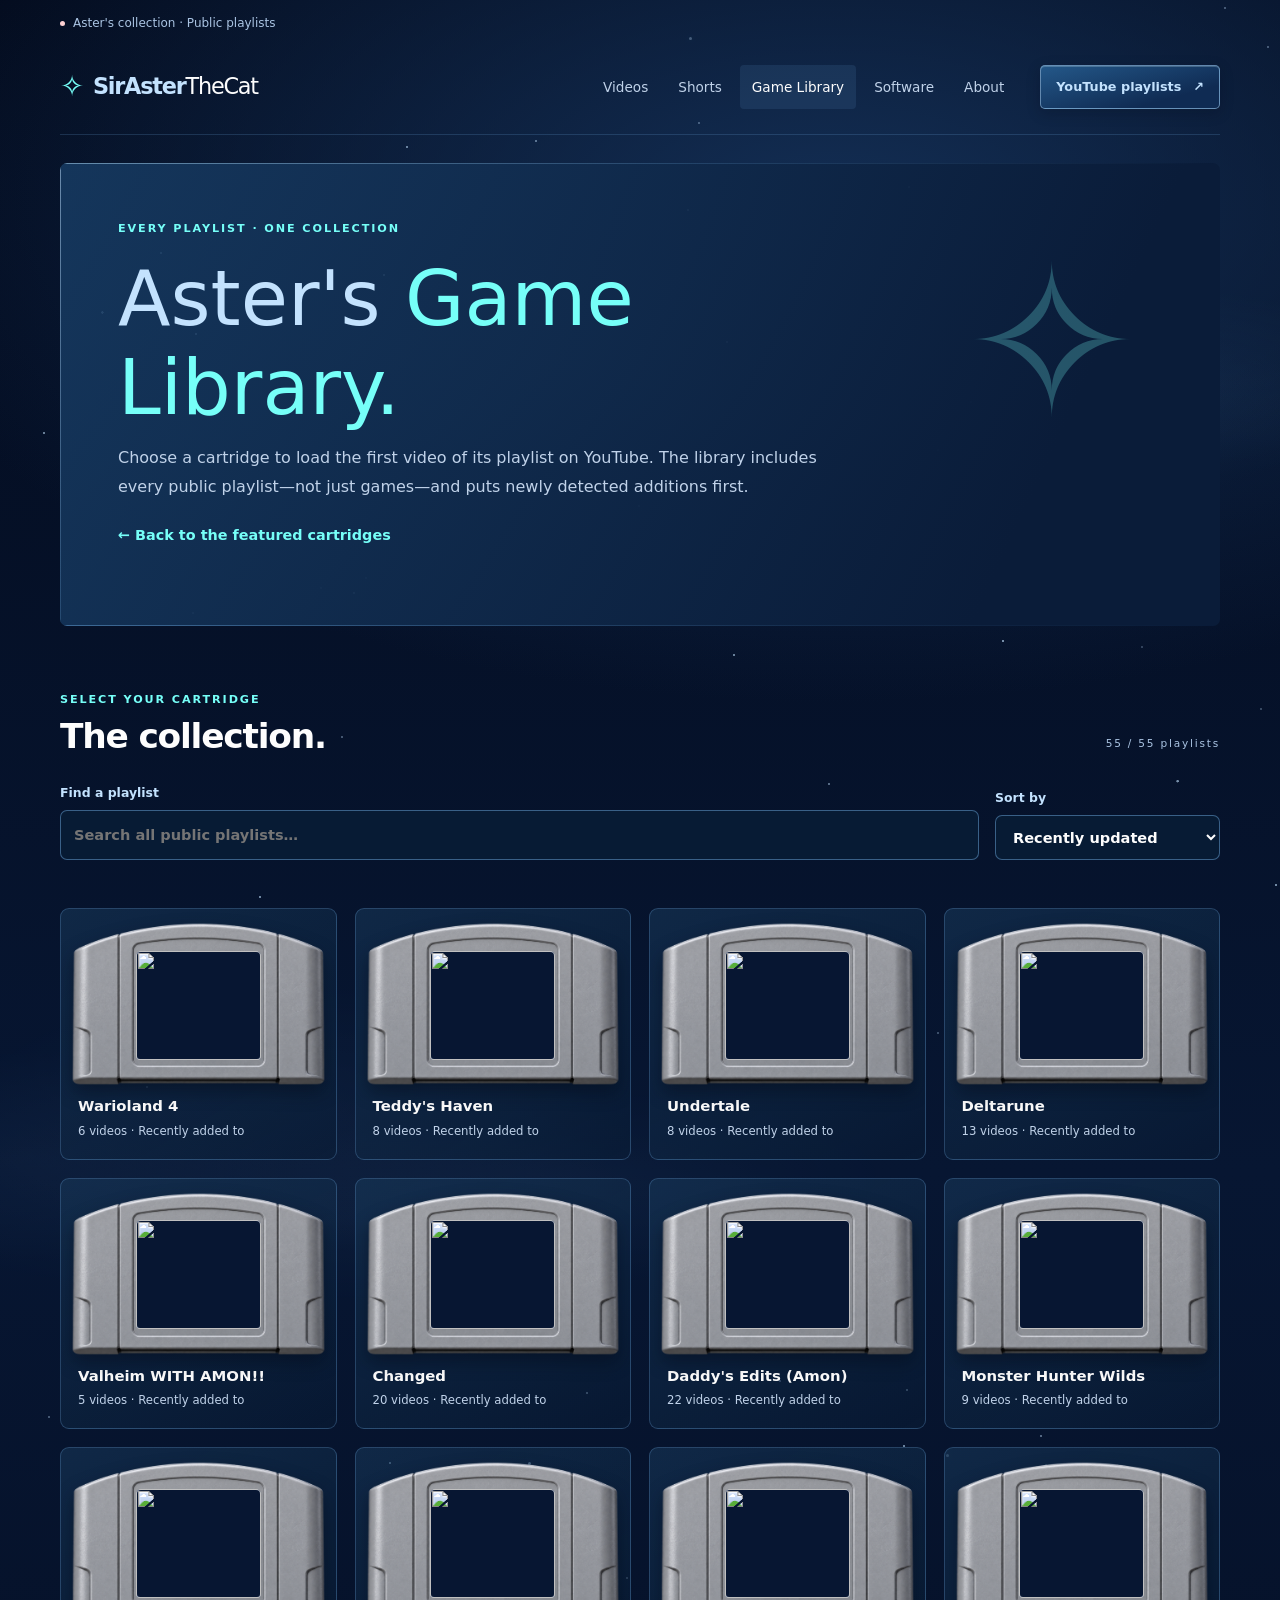
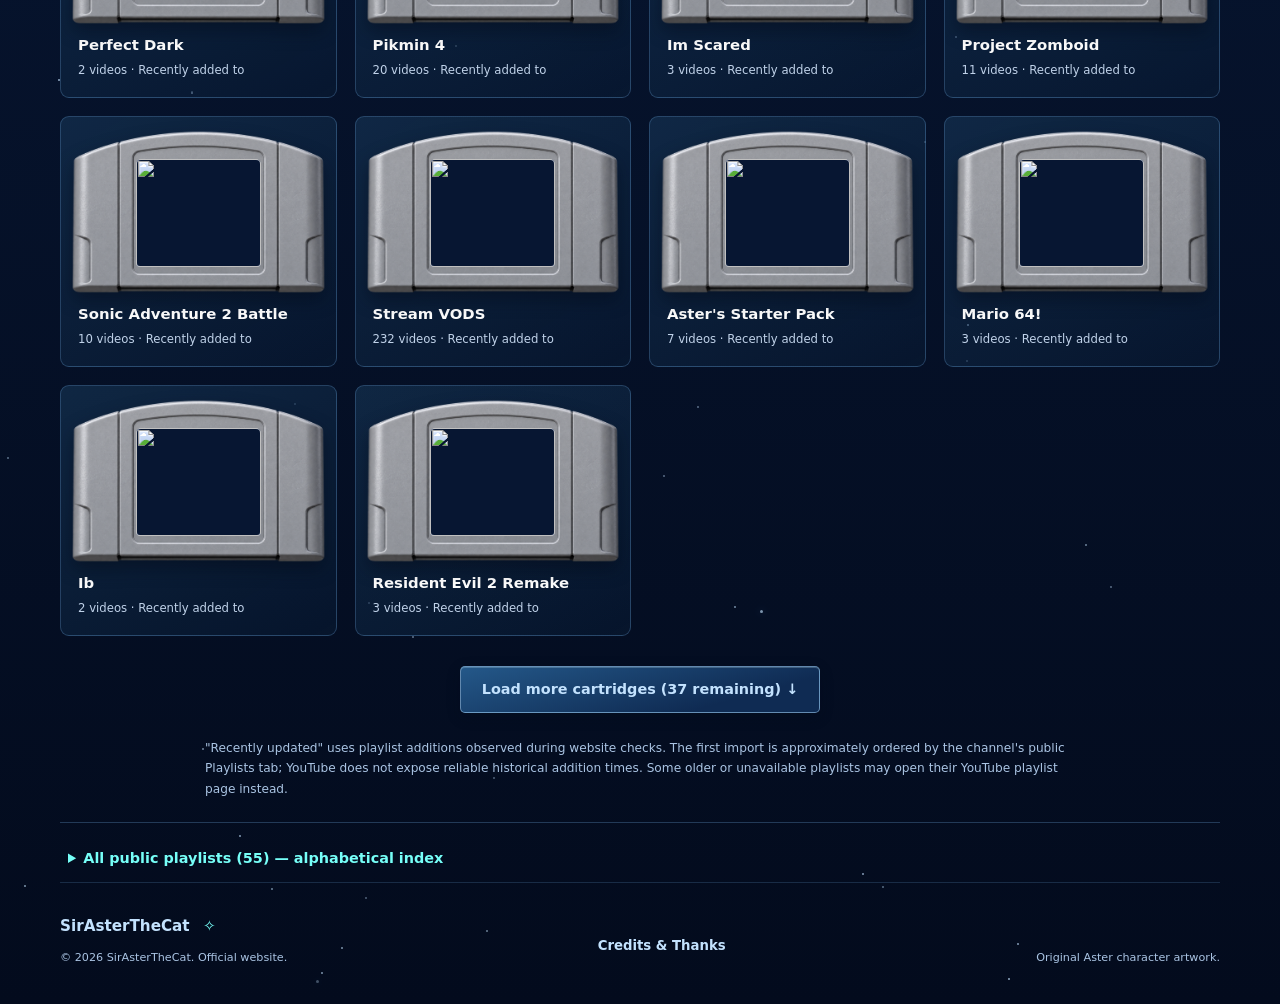
==== commit eb171f3e: "Refresh complete public playlist library" ====
--- a/library/index.html
+++ b/library/index.html
@@ -80,42 +80,64 @@
         <p class="library-footnote">"Recently updated" uses playlist additions observed during website checks. The first import is approximately ordered by the channel's public Playlists tab; YouTube does not expose reliable historical addition times. Some older or unavailable playlists may open their YouTube playlist page instead.</p>
         <!-- BEGIN CRAWLABLE PLAYLIST INDEX -->
         <details class="library-directory">
-          <summary>All public playlists (33) — alphabetical index</summary>
+          <summary>All public playlists (55) — alphabetical index</summary>
           <p>This complete playlist directory is also available without JavaScript. Select any game or series to open its official YouTube playlist.</p>
           <ol>
+            <li><a href="https://www.youtube.com/playlist?list=PLAgztBwa7r4LThSrnZvDeu8tRlVPft-BP" target="_blank" rel="noopener noreferrer">Aster&#x27;s Starter Pack</a> <span>(7 videos)</span></li>
             <li><a href="https://www.youtube.com/playlist?list=PLAgztBwa7r4J9aBWyOlMREdI-5zFw9JBj" target="_blank" rel="noopener noreferrer">Bayonetta</a> <span>(7 videos)</span></li>
             <li><a href="https://www.youtube.com/playlist?list=PLAgztBwa7r4KJGANAN0Hj0fwGEMoNLTZf" target="_blank" rel="noopener noreferrer">Bayonetta 2</a> <span>(5 videos)</span></li>
             <li><a href="https://www.youtube.com/playlist?list=PLAgztBwa7r4LOSb3z2i-nsobwDnIPx_x-" target="_blank" rel="noopener noreferrer">Bayonetta 3</a> <span>(7 videos)</span></li>
             <li><a href="https://www.youtube.com/playlist?list=PLZoWUL63I9FM" target="_blank" rel="noopener noreferrer">Bomberman 64: The Second Attack</a> <span>(6 videos)</span></li>
             <li><a href="https://www.youtube.com/playlist?list=PLAgztBwa7r4JxbjILOBCD23GyTAA855a2" target="_blank" rel="noopener noreferrer">Castlevania Legacy of Darkness</a> <span>(7 videos)</span></li>
+            <li><a href="https://www.youtube.com/playlist?list=PLAgztBwa7r4IJ-I6omGiXPW3ZB6jgULw2" target="_blank" rel="noopener noreferrer">Changed</a> <span>(20 videos)</span></li>
             <li><a href="https://www.youtube.com/playlist?list=PLAgztBwa7r4KJsQyxju3a-ms02zbhYbcd" target="_blank" rel="noopener noreferrer">Civ 6 Playthrough!</a> <span>(10 videos)</span></li>
+            <li><a href="https://www.youtube.com/playlist?list=PLAgztBwa7r4KujGFsceGeEVqIT7fAP-8n" target="_blank" rel="noopener noreferrer">Daddy&#x27;s Edits (Amon)</a> <span>(22 videos)</span></li>
             <li><a href="https://www.youtube.com/playlist?list=PLAgztBwa7r4IqS-FYK9ePzkouW-Ohe7NO" target="_blank" rel="noopener noreferrer">Dark Souls Remastered</a> <span>(10 videos)</span></li>
+            <li><a href="https://www.youtube.com/playlist?list=PLAgztBwa7r4Ji_f96N0Dq9X_pPpHZHxFP" target="_blank" rel="noopener noreferrer">Deltarune</a> <span>(13 videos)</span></li>
             <li><a href="https://www.youtube.com/playlist?list=PLAgztBwa7r4J3d4oCcPzsuICcK2I4Dui5" target="_blank" rel="noopener noreferrer">Driving School Simulator</a> <span>(3 videos)</span></li>
             <li><a href="https://www.youtube.com/playlist?list=PLXzmVuZyTD88" target="_blank" rel="noopener noreferrer">Fall Guys</a> <span>(2 videos)</span></li>
             <li><a href="https://www.youtube.com/playlist?list=PLA9WQMOCxDQE" target="_blank" rel="noopener noreferrer">Gamble with your Friends</a> <span>(4 videos)</span></li>
             <li><a href="https://www.youtube.com/playlist?list=PLAgztBwa7r4LvcuJ2A5AuFZgy7LF_6hLO" target="_blank" rel="noopener noreferrer">Gauntlet Legends</a> <span>(4 videos)</span></li>
+            <li><a href="https://www.youtube.com/playlist?list=PLAgztBwa7r4Ip4PNrAvsjI7acxMNWjETM" target="_blank" rel="noopener noreferrer">Hollow Knight!</a> <span>(17 videos)</span></li>
+            <li><a href="https://www.youtube.com/playlist?list=PLAgztBwa7r4Kheo42pyZ82H5IDnA7Nmlh" target="_blank" rel="noopener noreferrer">Ib</a> <span>(2 videos)</span></li>
+            <li><a href="https://www.youtube.com/playlist?list=PLAgztBwa7r4IHl2bWHCp0kj64VoVPgZYW" target="_blank" rel="noopener noreferrer">Im Scared</a> <span>(3 videos)</span></li>
             <li><a href="https://www.youtube.com/playlist?list=PLAgztBwa7r4J-T_bJWxBiU8--EGZbNmF9" target="_blank" rel="noopener noreferrer">Lethal Company</a> <span>(5 videos)</span></li>
+            <li><a href="https://www.youtube.com/playlist?list=PLAgztBwa7r4It7AE1TxUVcIb1s9uceBUo" target="_blank" rel="noopener noreferrer">Mario 64!</a> <span>(3 videos)</span></li>
             <li><a href="https://www.youtube.com/playlist?list=PLAgztBwa7r4Ih3aNNdpaBND1IIC_BLdQm" target="_blank" rel="noopener noreferrer">Megaman 64</a> <span>(6 videos)</span></li>
+            <li><a href="https://www.youtube.com/playlist?list=PLAgztBwa7r4J1KiFnhtAF477APV9GSG3u" target="_blank" rel="noopener noreferrer">Monster Hunter Wilds</a> <span>(9 videos)</span></li>
             <li><a href="https://www.youtube.com/playlist?list=PLGdRFbtnuBIw" target="_blank" rel="noopener noreferrer">No Man&#x27;s Sky</a> <span>(5 videos)</span></li>
             <li><a href="https://www.youtube.com/playlist?list=PLAgztBwa7r4JGh4G1DS8D13eUngtguWOX" target="_blank" rel="noopener noreferrer">Ocarina Of Time</a> <span>(13 videos)</span></li>
             <li><a href="https://www.youtube.com/playlist?list=PLAgztBwa7r4LfM2ZGHmbtCpdthrDObmWb" target="_blank" rel="noopener noreferrer">Organ Trail</a> <span>(4 videos)</span></li>
             <li><a href="https://www.youtube.com/playlist?list=PLAgztBwa7r4LMUEYWBXV8XZNUjb6ojTFa" target="_blank" rel="noopener noreferrer">Overcooked</a> <span>(3 videos)</span></li>
+            <li><a href="https://www.youtube.com/playlist?list=PLAgztBwa7r4IjQsfRSubFTE5VZIt4N-uR" target="_blank" rel="noopener noreferrer">Perfect Dark</a> <span>(2 videos)</span></li>
             <li><a href="https://www.youtube.com/playlist?list=PLZ5osbpETq_E" target="_blank" rel="noopener noreferrer">Perfect Dark Co-Op</a> <span>(1 video)</span></li>
+            <li><a href="https://www.youtube.com/playlist?list=PLAgztBwa7r4JFp8Q_UUpnBS-cr4Tfxg25" target="_blank" rel="noopener noreferrer">Pikmin 4</a> <span>(20 videos)</span></li>
             <li><a href="https://www.youtube.com/playlist?list=PLAgztBwa7r4IGkblRKrLEataAaF1KSurL" target="_blank" rel="noopener noreferrer">Pokemon Z-A</a> <span>(5 videos)</span></li>
+            <li><a href="https://www.youtube.com/playlist?list=PLAgztBwa7r4LKP_ICq2Pfk86qZ3VzSOiN" target="_blank" rel="noopener noreferrer">Project Zomboid</a> <span>(11 videos)</span></li>
             <li><a href="https://www.youtube.com/playlist?list=PLAgztBwa7r4Jp4BDD1m6nNss9ph-3uAIj" target="_blank" rel="noopener noreferrer">Project Zomboid REDUX</a> <span>(1 video)</span></li>
             <li><a href="https://www.youtube.com/playlist?list=PLAgztBwa7r4JIEFSTLsJa_wechXWZivj3" target="_blank" rel="noopener noreferrer">Resident Evil 2</a> <span>(5 videos)</span></li>
+            <li><a href="https://www.youtube.com/playlist?list=PLAgztBwa7r4L-FFKGgFmCEiSE4tvX6Gk8" target="_blank" rel="noopener noreferrer">Resident Evil 2 Remake</a> <span>(3 videos)</span></li>
             <li><a href="https://www.youtube.com/playlist?list=PLAgztBwa7r4LUS4H-8F2bTv5uEMmbaSu1" target="_blank" rel="noopener noreferrer">Resident Evil 3 Remake</a> <span>(3 videos)</span></li>
+            <li><a href="https://www.youtube.com/playlist?list=PLAgztBwa7r4KdnwQ8MvR1-ZQXgSJVp1O3" target="_blank" rel="noopener noreferrer">Resident Evil Remake~</a> <span>(16 videos)</span></li>
             <li><a href="https://www.youtube.com/playlist?list=PLAL-C7T4V304" target="_blank" rel="noopener noreferrer">Rocket League</a> <span>(2 videos)</span></li>
             <li><a href="https://www.youtube.com/playlist?list=PLAgztBwa7r4LpYz6KM3xM37-FYKU8nhRA" target="_blank" rel="noopener noreferrer">Rocket Robot On Wheels</a> <span>(3 videos)</span></li>
             <li><a href="https://www.youtube.com/playlist?list=PLd7WnY3ypMuU" target="_blank" rel="noopener noreferrer">Roller Coaster Tycoon</a> <span>(1 video)</span></li>
             <li><a href="https://www.youtube.com/playlist?list=PLAgztBwa7r4KS6zThG-4emZKBOpeBZ3UU" target="_blank" rel="noopener noreferrer">Shadowgate 64</a> <span>(2 videos)</span></li>
             <li><a href="https://www.youtube.com/playlist?list=PLAgztBwa7r4JTZzbGX6VFtkKiLmQvGz_G" target="_blank" rel="noopener noreferrer">Silly Vids</a> <span>(5 videos)</span></li>
             <li><a href="https://www.youtube.com/playlist?list=PLAgztBwa7r4L4ck9rbsGph2ehCp7MaiAR" target="_blank" rel="noopener noreferrer">Skyrim</a> <span>(4 videos)</span></li>
+            <li><a href="https://www.youtube.com/playlist?list=PLAgztBwa7r4IRZi1GB8bH9ovoCA8P4_xz" target="_blank" rel="noopener noreferrer">Sonic Adventure 2 Battle</a> <span>(10 videos)</span></li>
             <li><a href="https://www.youtube.com/playlist?list=PLAgztBwa7r4IlSH0WC1pf6GGGo5YHI6fm" target="_blank" rel="noopener noreferrer">Spooky&#x27;s House of Jumpscares</a> <span>(3 videos)</span></li>
+            <li><a href="https://www.youtube.com/playlist?list=PLAgztBwa7r4JVXeTeTGogaqHX15vZXUor" target="_blank" rel="noopener noreferrer">Stream Highlights</a> <span>(144 videos)</span></li>
+            <li><a href="https://www.youtube.com/playlist?list=PLAgztBwa7r4LUiMZRLbjbPwC0updWyyNj" target="_blank" rel="noopener noreferrer">Stream VODS</a> <span>(232 videos)</span></li>
             <li><a href="https://www.youtube.com/playlist?list=PLAgztBwa7r4IpGQzyBCbpAplJPhoRBPHF" target="_blank" rel="noopener noreferrer">TCG Card Shop Simulator</a> <span>(2 videos)</span></li>
+            <li><a href="https://www.youtube.com/playlist?list=PLAgztBwa7r4KzjAy5N6aaXvxI1TJgWmZp" target="_blank" rel="noopener noreferrer">Teddy&#x27;s Haven</a> <span>(8 videos)</span></li>
             <li><a href="https://www.youtube.com/playlist?list=PLAgztBwa7r4JcGBynTO0xkmh1XaFZh5XI" target="_blank" rel="noopener noreferrer">Terraria REDUX</a> <span>(1 video)</span></li>
             <li><a href="https://www.youtube.com/playlist?list=PLAgztBwa7r4KP8-GbBo4xKXcwhku1DLuF" target="_blank" rel="noopener noreferrer">Terraria w/BF (Amon)</a> <span>(19 videos)</span></li>
             <li><a href="https://www.youtube.com/playlist?list=PLWCCtmHOGjuo" target="_blank" rel="noopener noreferrer">The Forest</a> <span>(5 videos)</span></li>
+            <li><a href="https://www.youtube.com/playlist?list=PLAgztBwa7r4IbxabzEd6ckd_b9lJILDW3" target="_blank" rel="noopener noreferrer">Undertale</a> <span>(8 videos)</span></li>
+            <li><a href="https://www.youtube.com/playlist?list=PLAgztBwa7r4Lr2iMSzEaRiphEFHuc_3cl" target="_blank" rel="noopener noreferrer">Valheim with Amon!</a> <span>(4 videos)</span></li>
+            <li><a href="https://www.youtube.com/playlist?list=PLAgztBwa7r4IOYqpIK6hX4s5tZLi59wdp" target="_blank" rel="noopener noreferrer">Valheim WITH AMON!!</a> <span>(5 videos)</span></li>
+            <li><a href="https://www.youtube.com/playlist?list=PLAgztBwa7r4KTLYwlWbZG9a6t8yPu6fXB" target="_blank" rel="noopener noreferrer">Warioland 4</a> <span>(6 videos)</span></li>
           </ol>
         </details>
         <!-- END CRAWLABLE PLAYLIST INDEX -->
